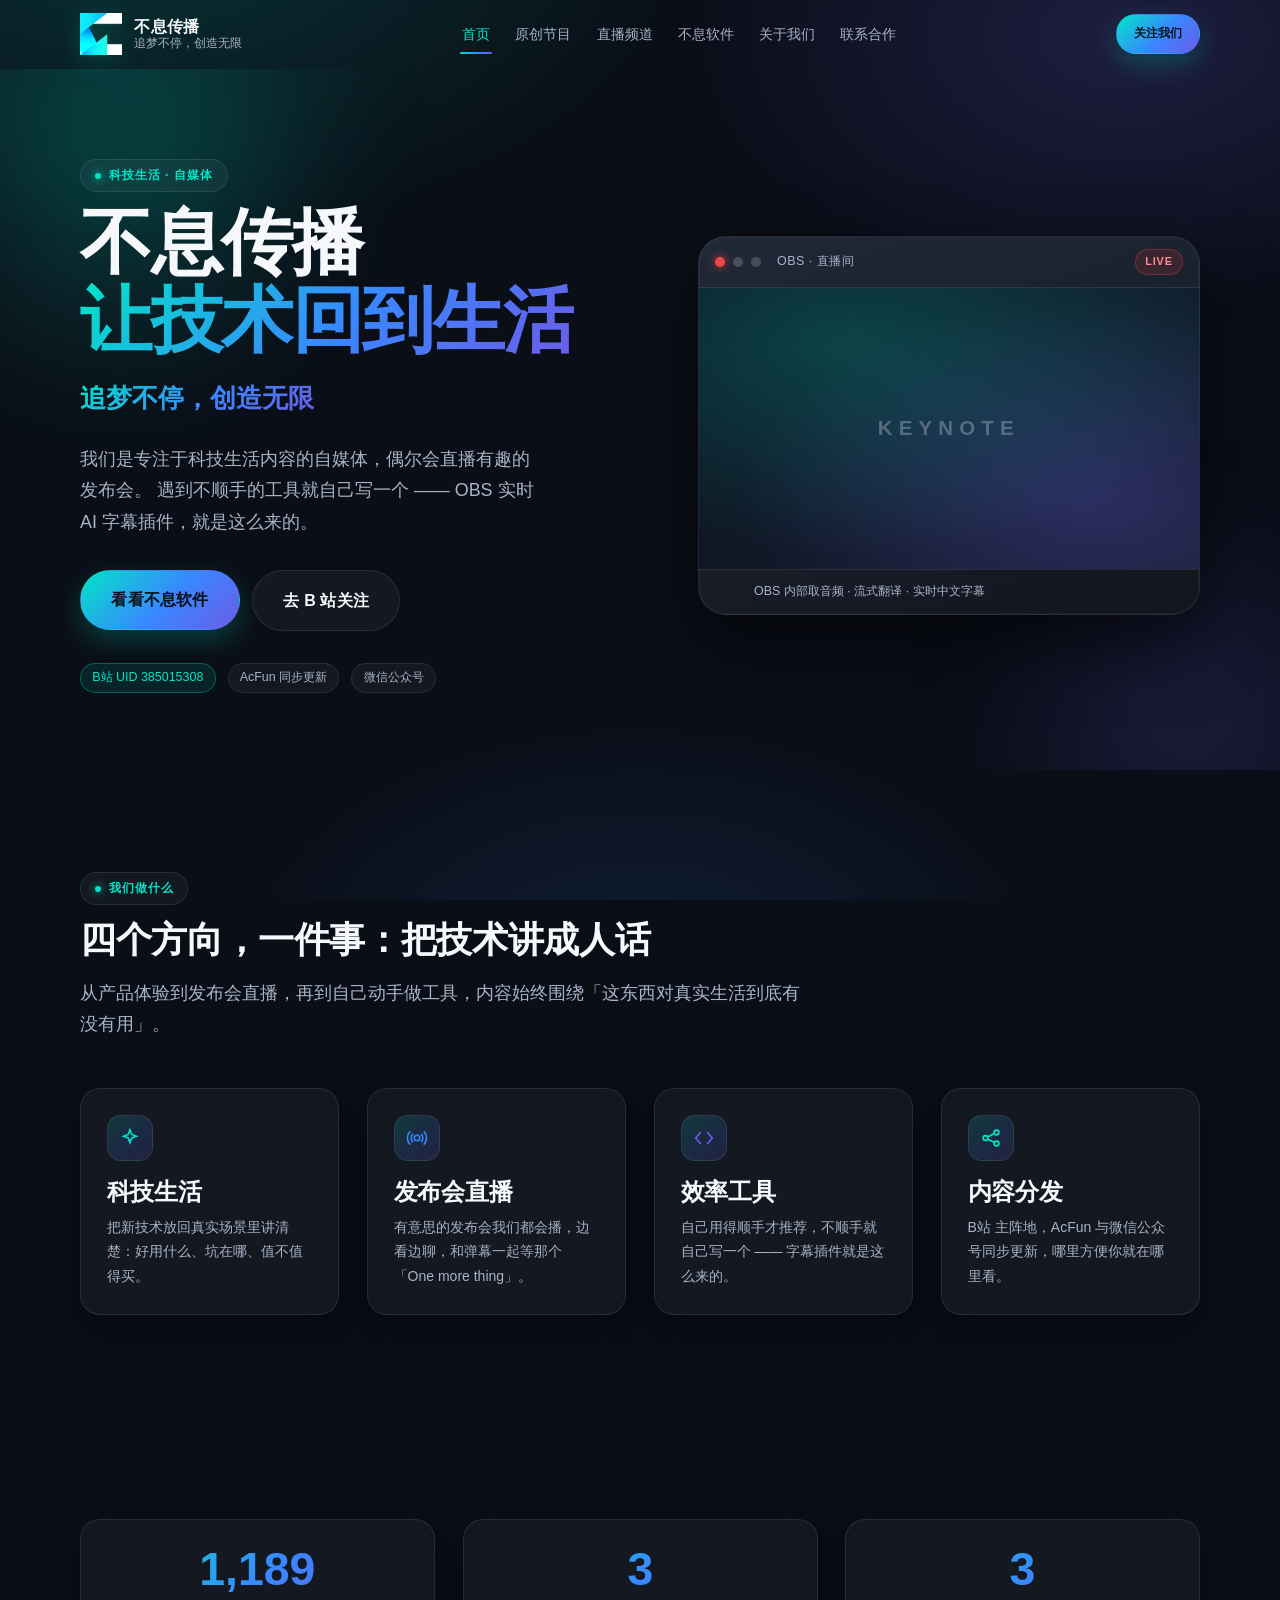
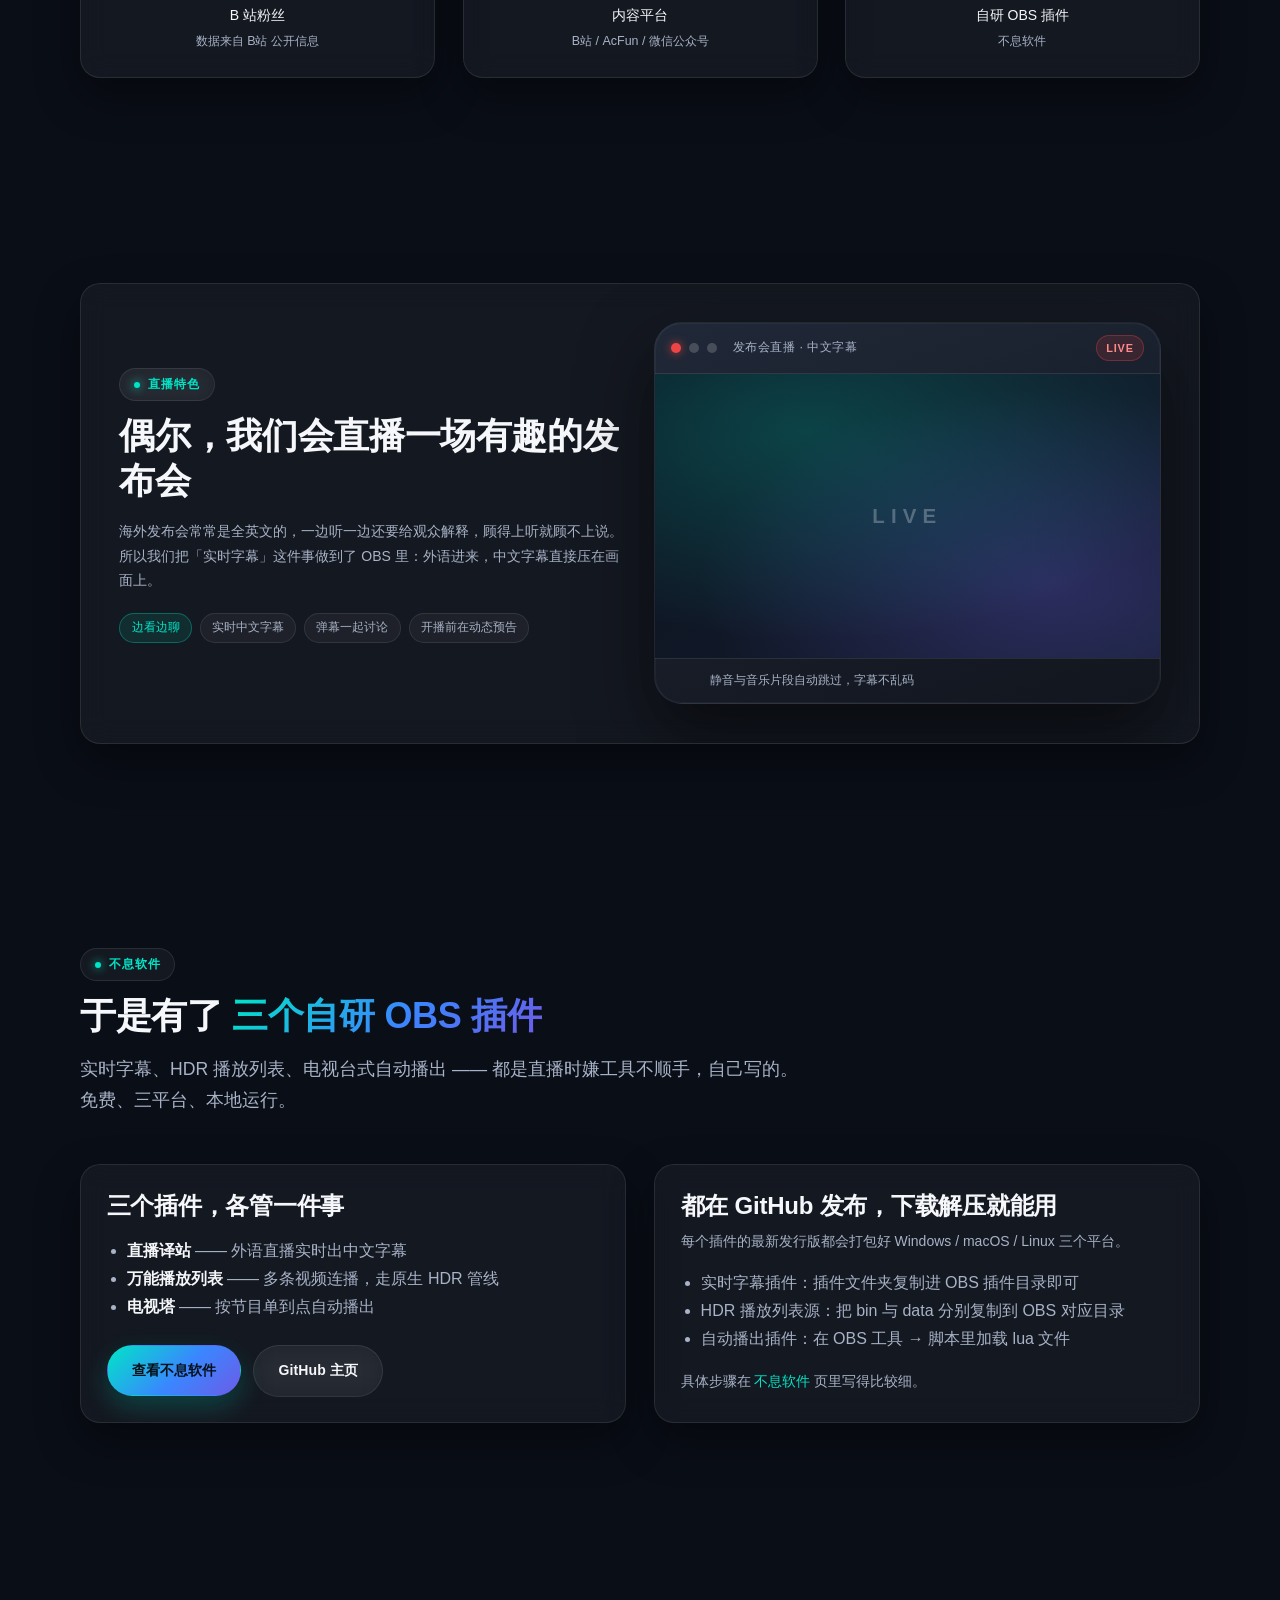
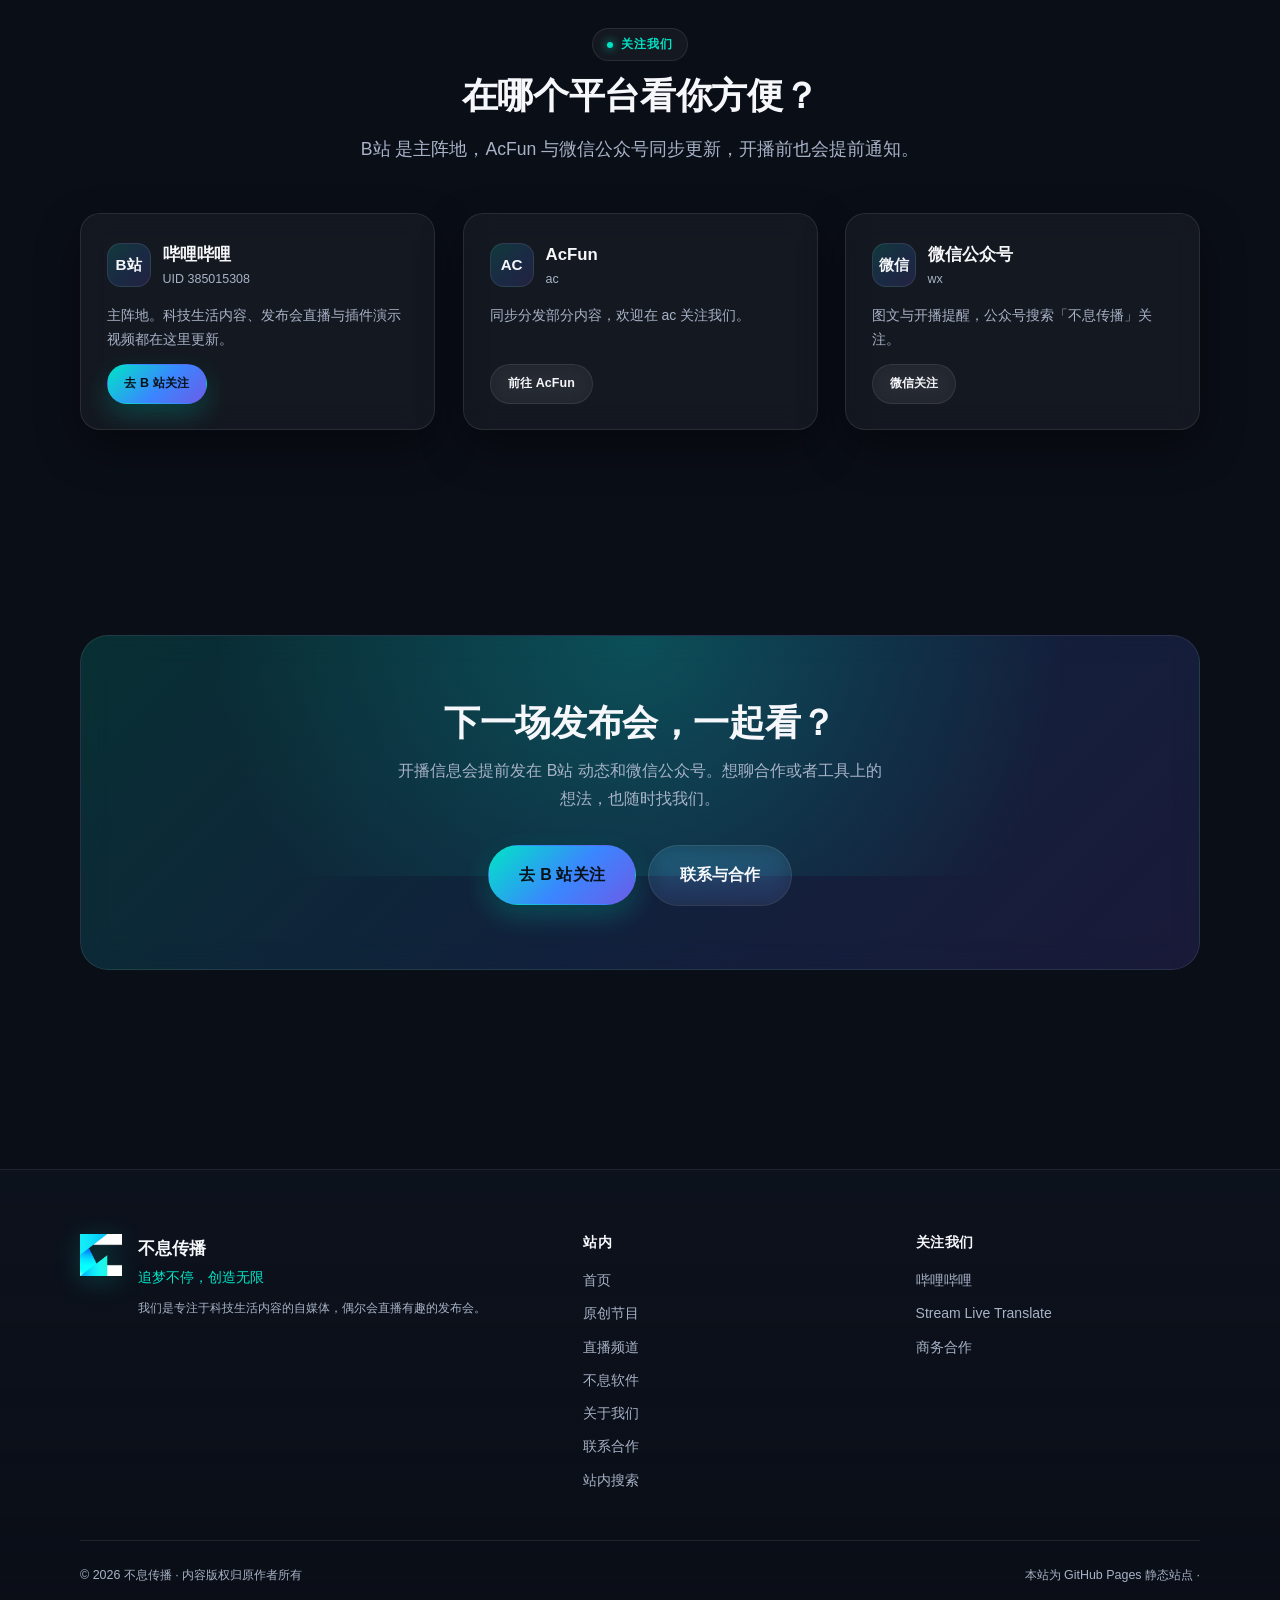
==== index.html @ cea78ce5 "台标去掉外框并放大；首页标题去掉多余的字" ====
<!DOCTYPE html>
<html lang="zh-CN">
  <head>
    <meta charset="UTF-8" />
    <meta name="viewport" content="width=device-width, initial-scale=1" />
    <title>不息传播 · 追梦不停，创造无限</title>
    <meta
      name="description"
      content="不息传播 —— 专注科技生活内容的自媒体，偶尔直播有趣的发布会。自研 OBS 实时 AI 字幕插件，让外语直播实时出中文字幕。"
    />
    <meta name="keywords" content="不息传播,科技生活,发布会直播,OBS 插件,实时字幕,AI 同传,自媒体" />
    <meta name="author" content="不息传播" />
    <link rel="icon" type="image/png" href="assets/img/favicon.png" />

    <!-- Open Graph -->
    <meta property="og:type" content="website" />
    <meta property="og:title" content="不息传播 · 追梦不停，创造无限" />
    <meta
      property="og:description"
      content="专注科技生活内容的自媒体，偶尔直播有趣的发布会。自研 OBS 实时 AI 字幕插件。"
    />
    <meta property="og:image" content="https://buxicim2026.github.io/buxicim/assets/img/logo.png" />
    <meta name="theme-color" content="#0A0E17" />

    <link rel="stylesheet" href="assets/css/base.css" />
    <link rel="stylesheet" href="assets/css/components.css" />
    <link rel="stylesheet" href="assets/css/pages.css" />
  </head>

  <body>
    <div data-include="header"></div>

    <main id="main">
      <!-- ============ Hero ============ -->
      <section class="hero">
        <span class="hero-blob b1" aria-hidden="true"></span>
        <span class="hero-blob b2" aria-hidden="true"></span>

        <div class="container hero-inner">
          <div class="hero-copy">
            <span class="eyebrow reveal">科技生活 · 自媒体</span>
            <h1 class="hero-title reveal" data-delay="1">
              不息传播<br /><span class="gradient-text">让技术回到生活</span>
            </h1>
            <p class="hero-slogan gradient-text reveal" data-delay="2">追梦不停，创造无限</p>
            <p class="hero-lead reveal" data-delay="3">
              我们是专注于科技生活内容的自媒体，偶尔会直播有趣的发布会。
              遇到不顺手的工具就自己写一个 —— OBS 实时 AI 字幕插件，就是这么来的。
            </p>
            <div class="btn-row reveal" data-delay="4">
              <a class="btn btn-primary btn-lg" href="software.html">看看不息软件</a>
              <a
                class="btn btn-ghost btn-lg"
                href="https://space.bilibili.com/385015308"
                target="_blank"
                rel="noopener"
                >去 B 站关注</a
              >
            </div>
            <div class="hero-meta reveal" data-delay="5">
              <span class="tag tag-accent">B站 UID 385015308</span>
              <span class="tag">AcFun 同步更新</span>
              <span class="tag">微信公众号</span>
            </div>
          </div>

          <!-- 直播字幕演示 -->
          <div class="hero-visual reveal" data-delay="2">
            <div class="live-mock">
              <div class="mock-topbar">
                <span class="mock-dot live"></span>
                <span class="mock-dot"></span>
                <span class="mock-dot"></span>
                <span class="mock-title">OBS · 直播间</span>
                <span class="mock-badge">LIVE</span>
              </div>

              <div class="mock-screen">
                <span class="mock-stage">Keynote</span>
                <div class="mock-captions">
                  <p class="mock-line is-foreign">And one more thing…</p>
                  <p class="mock-line">还有一件事……</p>
                  <p class="mock-line">这是我们迄今最快的一代产品</p>
                </div>
              </div>

              <div class="mock-foot">
                <span class="mock-eq" aria-hidden="true">
                  <span></span><span></span><span></span><span></span><span></span>
                </span>
                <span>OBS 内部取音频 · 流式翻译 · 实时中文字幕</span>
              </div>
            </div>
          </div>
        </div>
      </section>

      <!-- ============ 内容方向 ============ -->
      <section class="section" id="topics">
        <div class="container">
          <div class="section-head reveal">
            <span class="eyebrow">我们做什么</span>
            <h2>四个方向，一件事：把技术讲成人话</h2>
            <p class="section-lead">
              从产品体验到发布会直播，再到自己动手做工具，内容始终围绕「这东西对真实生活到底有没有用」。
            </p>
          </div>

          <div class="grid grid-4">
            <article class="card reveal" data-delay="1">
              <span class="card-icon" aria-hidden="true">
                <svg width="22" height="22" viewBox="0 0 24 24" fill="none" stroke="#00E5C7" stroke-width="1.8">
                  <path d="M12 3l1.9 5.1L19 10l-5.1 1.9L12 17l-1.9-5.1L5 10l5.1-1.9L12 3z" />
                </svg>
              </span>
              <h3>科技生活</h3>
              <p>把新技术放回真实场景里讲清楚：好用什么、坑在哪、值不值得买。</p>
            </article>

            <article class="card reveal" data-delay="2">
              <span class="card-icon" aria-hidden="true">
                <svg width="22" height="22" viewBox="0 0 24 24" fill="none" stroke="#3A86FF" stroke-width="1.8">
                  <circle cx="12" cy="12" r="3" />
                  <path d="M7.5 7.5a6.4 6.4 0 000 9M16.5 16.5a6.4 6.4 0 000-9M4.6 4.6a10.5 10.5 0 000 14.8M19.4 19.4a10.5 10.5 0 000-14.8" />
                </svg>
              </span>
              <h3>发布会直播</h3>
              <p>有意思的发布会我们都会播，边看边聊，和弹幕一起等那个「One more thing」。</p>
            </article>

            <article class="card reveal" data-delay="3">
              <span class="card-icon" aria-hidden="true">
                <svg width="22" height="22" viewBox="0 0 24 24" fill="none" stroke="#6C5CE7" stroke-width="1.8">
                  <path d="M8 6l-5 6 5 6M16 6l5 6-5 6" stroke-linecap="round" stroke-linejoin="round" />
                </svg>
              </span>
              <h3>效率工具</h3>
              <p>自己用得顺手才推荐，不顺手就自己写一个 —— 字幕插件就是这么来的。</p>
            </article>

            <article class="card reveal" data-delay="4">
              <span class="card-icon" aria-hidden="true">
                <svg width="22" height="22" viewBox="0 0 24 24" fill="none" stroke="#00E5C7" stroke-width="1.8">
                  <circle cx="6" cy="12" r="2.6" />
                  <circle cx="18" cy="6" r="2.6" />
                  <circle cx="18" cy="18" r="2.6" />
                  <path d="M8.3 10.8l7.4-3.6M8.3 13.2l7.4 3.6" />
                </svg>
              </span>
              <h3>内容分发</h3>
              <p>B站 主阵地，AcFun 与微信公众号同步更新，哪里方便你就在哪里看。</p>
            </article>
          </div>
        </div>
      </section>

      <!-- ============ 数据条 ============ -->
      <section class="section" id="stats">
        <div class="container">
          <div class="grid grid-3">
            <div class="card stat-card reveal" data-delay="1">
              <span class="stat-value" data-count="1189">0</span>
              <span class="stat-label">B 站粉丝</span>
              <span class="stat-source">数据来自 B站 公开信息</span>
            </div>
            <div class="card stat-card reveal" data-delay="2">
              <span class="stat-value" data-count="3">0</span>
              <span class="stat-label">内容平台</span>
              <span class="stat-source">B站 / AcFun / 微信公众号</span>
            </div>
            <div class="card stat-card reveal" data-delay="3">
              <span class="stat-value" data-count="3">0</span>
              <span class="stat-label">自研 OBS 插件</span>
              <span class="stat-source">不息软件</span>
            </div>
          </div>
        </div>
      </section>

      <!-- ============ 发布会直播特色 ============ -->
      <section class="section" id="live">
        <div class="container">
          <div class="card reveal" style="padding: clamp(1.5rem, 3vw, 2.5rem)">
            <div class="grid grid-2" style="align-items: center">
              <div>
                <span class="eyebrow">直播特色</span>
                <h2>偶尔，我们会直播一场有趣的发布会</h2>
                <p>
                  海外发布会常常是全英文的，一边听一边还要给观众解释，顾得上听就顾不上说。
                  所以我们把「实时字幕」这件事做到了 OBS 里：外语进来，中文字幕直接压在画面上。
                </p>
                <ul class="tag-row" style="list-style: none; padding: 0; margin-top: 1.25rem">
                  <li class="tag tag-accent">边看边聊</li>
                  <li class="tag">实时中文字幕</li>
                  <li class="tag">弹幕一起讨论</li>
                  <li class="tag">开播前在动态预告</li>
                </ul>
              </div>

              <div class="live-mock">
                <div class="mock-topbar">
                  <span class="mock-dot live"></span>
                  <span class="mock-dot"></span>
                  <span class="mock-dot"></span>
                  <span class="mock-title">发布会直播 · 中文字幕</span>
                  <span class="mock-badge">LIVE</span>
                </div>
                <div class="mock-screen">
                  <span class="mock-stage">Live</span>
                  <div class="mock-captions">
                    <p class="mock-line is-foreign">It's been an incredible year for all of us.</p>
                    <p class="mock-line">对我们所有人来说，这是不可思议的一年</p>
                    <p class="mock-line">感谢每一位在屏幕前的你</p>
                  </div>
                </div>
                <div class="mock-foot">
                  <span class="mock-eq" aria-hidden="true">
                    <span></span><span></span><span></span><span></span><span></span>
                  </span>
                  <span>静音与音乐片段自动跳过，字幕不乱码</span>
                </div>
              </div>
            </div>
          </div>
        </div>
      </section>

      <!-- ============ 自研插件 ============ -->
      <section class="section" id="plugin">
        <div class="container">
          <div class="section-head reveal">
            <span class="eyebrow">不息软件</span>
            <h2>于是有了 <span class="gradient-text">三个自研 OBS 插件</span></h2>
            <p class="section-lead">
              实时字幕、HDR 播放列表、电视台式自动播出 —— 都是直播时嫌工具不顺手，自己写的。
              免费、三平台、本地运行。
            </p>
          </div>

          <div class="grid grid-2">
            <div class="card reveal" data-delay="1">
              <h3>三个插件，各管一件事</h3>
              <ul style="margin-top: 1rem">
                <li>
                  <strong style="color: var(--text-1)">直播译站</strong> —— 外语直播实时出中文字幕
                </li>
                <li>
                  <strong style="color: var(--text-1)">万能播放列表</strong> —— 多条视频连播，走原生 HDR 管线
                </li>
                <li>
                  <strong style="color: var(--text-1)">电视塔</strong> —— 按节目单到点自动播出
                </li>
              </ul>
              <div class="btn-row" style="margin-top: 1.5rem">
                <a class="btn btn-primary" href="software.html">查看不息软件</a>
                <a
                  class="btn btn-ghost"
                  href="https://github.com/buxicim2026"
                  target="_blank"
                  rel="noopener"
                  >GitHub 主页</a
                >
              </div>
            </div>

            <div class="card reveal" data-delay="2">
              <h3>都在 GitHub 发布，下载解压就能用</h3>
              <p>每个插件的最新发行版都会打包好 Windows / macOS / Linux 三个平台。</p>
              <ul style="margin-top: 1rem">
                <li>实时字幕插件：插件文件夹复制进 OBS 插件目录即可</li>
                <li>HDR 播放列表源：把 bin 与 data 分别复制到 OBS 对应目录</li>
                <li>自动播出插件：在 OBS 工具 → 脚本里加载 lua 文件</li>
              </ul>
              <p style="margin-top: 1rem; font-size: 0.875rem">
                具体步骤在 <a href="software.html">不息软件</a> 页里写得比较细。
              </p>
            </div>
          </div>
        </div>
      </section>

      <!-- ============ 平台矩阵 ============ -->
      <section class="section" id="platforms">
        <div class="container">
          <div class="section-head center reveal">
            <span class="eyebrow">关注我们</span>
            <h2>在哪个平台看你方便？</h2>
            <p class="section-lead">B站 是主阵地，AcFun 与微信公众号同步更新，开播前也会提前通知。</p>
          </div>

          <div class="grid grid-3">
            <a class="card platform-card reveal" data-delay="1" data-platform="bilibili" href="https://space.bilibili.com/385015308">
              <div class="platform-head">
                <span class="platform-logo">B站</span>
                <div>
                  <div class="platform-name">哔哩哔哩</div>
                  <div class="platform-handle">UID 385015308</div>
                </div>
              </div>
              <p>主阵地。科技生活内容、发布会直播与插件演示视频都在这里更新。</p>
              <span class="btn btn-primary btn-sm">去 B 站关注</span>
            </a>

            <a class="card platform-card reveal" data-delay="2" data-platform="acfun" href="contact.html">
              <div class="platform-head">
                <span class="platform-logo">AC</span>
                <div>
                  <div class="platform-name">AcFun</div>
                  <div class="platform-handle">ac</div>
                </div>
              </div>
              <p>同步分发部分内容，欢迎在 ac 关注我们。</p>
              <span class="btn btn-ghost btn-sm">前往 AcFun</span>
            </a>

            <a class="card platform-card reveal" data-delay="3" data-platform="wechat" href="contact.html">
              <div class="platform-head">
                <span class="platform-logo">微信</span>
                <div>
                  <div class="platform-name">微信公众号</div>
                  <div class="platform-handle">wx</div>
                </div>
              </div>
              <p>图文与开播提醒，公众号搜索「不息传播」关注。</p>
              <span class="btn btn-ghost btn-sm">微信关注</span>
            </a>
          </div>
        </div>
      </section>

      <!-- ============ CTA ============ -->
      <section class="section">
        <div class="container">
          <div class="cta-band reveal">
            <h2>下一场发布会，一起看？</h2>
            <p>开播信息会提前发在 B站 动态和微信公众号。想聊合作或者工具上的想法，也随时找我们。</p>
            <div class="btn-row">
              <a class="btn btn-primary btn-lg" href="https://space.bilibili.com/385015308" target="_blank" rel="noopener">去 B 站关注</a>
              <a class="btn btn-ghost btn-lg" href="contact.html">联系与合作</a>
            </div>
          </div>
        </div>
      </section>
    </main>

    <div data-include="footer"></div>

    <script type="module" src="assets/js/layout.js"></script>
    <script src="assets/js/motion.js"></script>
  </body>
</html>
---- assets/css/base.css ----
/* ==========================================================
   base.css —— 设计令牌 / 重置 / 排版 / 容器 / 工具类
   不息传播官网（纯手写，无框架）
   ========================================================== */

/* ---------- 设计令牌 ---------- */
:root {
  /* 品牌主色 */
  --c-primary: #00e5c7;
  --c-primary-2: #6c5ce7;
  --c-primary-3: #3a86ff;
  --c-gradient: linear-gradient(135deg, var(--c-primary) 0%, var(--c-primary-3) 55%, var(--c-primary-2) 100%);
  --c-gradient-soft: linear-gradient(135deg, rgba(0, 229, 199, 0.16) 0%, rgba(58, 134, 255, 0.16) 55%, rgba(108, 92, 231, 0.16) 100%);

  /* 背景层次 */
  --bg-0: #0a0e17;
  --bg-1: #121826;
  --bg-2: #1a2333;

  /* 文字 */
  --text-1: #f5f7fa;
  --text-2: #a8b3c7;

  /* 功能色 */
  --ok: #22c55e;
  --warn: #f59e0b;
  --danger: #ef4444;

  /* 玻璃拟态 */
  --glass-bg: rgba(255, 255, 255, 0.045);
  --glass-bg-strong: rgba(255, 255, 255, 0.075);
  --glass-border: rgba(255, 255, 255, 0.09);
  --glass-border-hover: rgba(0, 229, 199, 0.42);
  --glass-shadow: 0 18px 44px rgba(0, 0, 0, 0.42);

  /* 间距 */
  --sp-1: 0.25rem;
  --sp-2: 0.5rem;
  --sp-3: 0.75rem;
  --sp-4: 1rem;
  --sp-5: 1.5rem;
  --sp-6: 2rem;
  --sp-7: 3rem;
  --sp-8: 4rem;
  --sp-9: 6rem;

  /* 圆角 */
  --r-sm: 8px;
  --r-md: 14px;
  --r-lg: 20px;
  --r-xl: 28px;
  --r-pill: 999px;

  /* 字体 */
  --font-sans: 'PingFang SC', 'HarmonyOS Sans SC', 'Microsoft YaHei', -apple-system,
    BlinkMacSystemFont, 'Segoe UI', Roboto, 'Helvetica Neue', Arial, sans-serif;
  --font-mono: 'JetBrains Mono', 'SFMono-Regular', Menlo, Consolas, monospace;

  /* 字号（流体） */
  --fs-display: clamp(2.5rem, 1.6rem + 4.4vw, 4.5rem);
  --fs-h1: clamp(2rem, 1.4rem + 2.9vw, 3rem);
  --fs-h2: clamp(1.6rem, 1.2rem + 1.8vw, 2.25rem);
  --fs-h3: clamp(1.15rem, 1rem + 0.7vw, 1.5rem);
  --fs-body: 1rem;
  --fs-sm: 0.875rem;
  --fs-xs: 0.78rem;

  /* 层级 */
  --z-blob: 0;
  --z-content: 1;
  --z-nav: 50;
  --z-drawer: 60;
  --z-top: 70;

  /* 动效 */
  --ease: cubic-bezier(0.22, 0.61, 0.36, 1);
  --dur: 0.32s;

  /* 容器 */
  --container: 1200px;
  --nav-h: 68px;
}

/* ---------- 重置 ---------- */
*,
*::before,
*::after {
  box-sizing: border-box;
}

html {
  scroll-behavior: smooth;
  -webkit-text-size-adjust: 100%;
  scroll-padding-top: calc(var(--nav-h) + 16px);
}

body {
  margin: 0;
  min-height: 100vh;
  font-family: var(--font-sans);
  font-size: var(--fs-body);
  font-weight: 400;
  line-height: 1.75;
  color: var(--text-1);
  background: var(--bg-0);
  -webkit-font-smoothing: antialiased;
  -moz-osx-font-smoothing: grayscale;
  overflow-x: hidden;
}

h1,
h2,
h3,
h4 {
  margin: 0 0 var(--sp-4);
  font-weight: 700;
  line-height: 1.25;
  letter-spacing: -0.01em;
}

h1 {
  font-size: var(--fs-h1);
}
h2 {
  font-size: var(--fs-h2);
}
h3 {
  font-size: var(--fs-h3);
  font-weight: 600;
}

p {
  margin: 0 0 var(--sp-4);
  color: var(--text-2);
}

p:last-child {
  margin-bottom: 0;
}

a {
  color: var(--c-primary);
  text-decoration: none;
  transition: color var(--dur) var(--ease);
}

a:hover {
  color: var(--c-primary-3);
}

img,
video,
iframe {
  max-width: 100%;
  display: block;
}

img {
  height: auto;
}

ul,
ol {
  margin: 0 0 var(--sp-4);
  padding-left: 1.25rem;
  color: var(--text-2);
}

button,
input,
textarea,
select {
  font: inherit;
  color: inherit;
}

button {
  cursor: pointer;
}

hr {
  border: 0;
  border-top: 1px solid var(--glass-border);
  margin: var(--sp-7) 0;
}

/* ---------- 焦点可见性（无障碍） ---------- */
:focus-visible {
  outline: 2px solid var(--c-primary);
  outline-offset: 3px;
  border-radius: var(--r-sm);
}

/* ---------- 页面底噪与光晕 ---------- */
body::before {
  content: '';
  position: fixed;
  inset: 0;
  z-index: -2;
  pointer-events: none;
  background:
    radial-gradient(900px 520px at 12% -8%, rgba(0, 229, 199, 0.16), transparent 62%),
    radial-gradient(760px 480px at 88% 4%, rgba(108, 92, 231, 0.2), transparent 60%),
    radial-gradient(680px 420px at 50% 108%, rgba(58, 134, 255, 0.14), transparent 62%);
}

body::after {
  content: '';
  position: fixed;
  inset: 0;
  z-index: -1;
  pointer-events: none;
  opacity: 0.35;
  background-image:
    linear-gradient(rgba(255, 255, 255, 0.028) 1px, transparent 1px),
    linear-gradient(90deg, rgba(255, 255, 255, 0.028) 1px, transparent 1px);
  background-size: 56px 56px;
  mask-image: radial-gradient(circle at 50% 30%, #000 0%, transparent 78%);
  -webkit-mask-image: radial-gradient(circle at 50% 30%, #000 0%, transparent 78%);
}

/* ---------- 容器与栅格 ---------- */
.container {
  width: 100%;
  max-width: var(--container);
  margin-inline: auto;
  padding-inline: clamp(1rem, 4vw, 2.5rem);
}

.container-narrow {
  max-width: 860px;
}

.grid {
  display: grid;
  gap: clamp(1rem, 2.2vw, 1.75rem);
}

.grid-2 {
  grid-template-columns: repeat(2, minmax(0, 1fr));
}
.grid-3 {
  grid-template-columns: repeat(3, minmax(0, 1fr));
}
.grid-4 {
  grid-template-columns: repeat(4, minmax(0, 1fr));
}

/* ---------- 区块 ---------- */
.section {
  position: relative;
  padding-block: clamp(3.5rem, 8vw, 6.5rem);
}

.section-head {
  max-width: 720px;
  margin-bottom: clamp(2rem, 4vw, 3rem);
}

.section-head.center {
  margin-inline: auto;
  text-align: center;
}

.eyebrow {
  display: inline-flex;
  align-items: center;
  gap: var(--sp-2);
  margin-bottom: var(--sp-3);
  padding: 0.3rem 0.85rem;
  border: 1px solid var(--glass-border);
  border-radius: var(--r-pill);
  background: var(--glass-bg);
  color: var(--c-primary);
  font-size: var(--fs-xs);
  font-weight: 600;
  letter-spacing: 0.08em;
  text-transform: uppercase;
  backdrop-filter: blur(10px);
}

.eyebrow::before {
  content: '';
  width: 6px;
  height: 6px;
  border-radius: 50%;
  background: var(--c-primary);
  box-shadow: 0 0 10px var(--c-primary);
}

.section-lead {
  font-size: clamp(1rem, 0.95rem + 0.3vw, 1.1rem);
}

/* ---------- 文本工具 ---------- */
.gradient-text {
  background: var(--c-gradient);
  -webkit-background-clip: text;
  background-clip: text;
  color: transparent;
}

.text-muted {
  color: var(--text-2);
}

.text-sm {
  font-size: var(--fs-sm);
}

.mono {
  font-family: var(--font-mono);
  font-size: 0.92em;
}

.sr-only {
  position: absolute;
  width: 1px;
  height: 1px;
  padding: 0;
  margin: -1px;
  overflow: hidden;
  clip: rect(0, 0, 0, 0);
  white-space: nowrap;
  border: 0;
}

/* ---------- 入场动效（由 motion.js 触发） ---------- */
.reveal {
  opacity: 0;
  transform: translate3d(0, 16px, 0);
  transition: opacity 0.62s var(--ease), transform 0.62s var(--ease);
  will-change: opacity, transform;
}

.reveal.is-in {
  opacity: 1;
  transform: none;
}

/* 逐级延迟 */
.reveal[data-delay='1'] {
  transition-delay: 0.08s;
}
.reveal[data-delay='2'] {
  transition-delay: 0.16s;
}
.reveal[data-delay='3'] {
  transition-delay: 0.24s;
}
.reveal[data-delay='4'] {
  transition-delay: 0.32s;
}
.reveal[data-delay='5'] {
  transition-delay: 0.4s;
}

/* ---------- 响应式 ---------- */
@media (max-width: 900px) {
  .grid-3,
  .grid-4 {
    grid-template-columns: repeat(2, minmax(0, 1fr));
  }
}

@media (max-width: 640px) {
  .grid-2,
  .grid-3,
  .grid-4 {
    grid-template-columns: minmax(0, 1fr);
  }
}

/* ---------- 降低动效偏好 ---------- */
@media (prefers-reduced-motion: reduce) {
  html {
    scroll-behavior: auto;
  }

  *,
  *::before,
  *::after {
    animation-duration: 0.001ms !important;
    animation-iteration-count: 1 !important;
    transition-duration: 0.001ms !important;
  }

  .reveal {
    opacity: 1;
    transform: none;
  }
}
---- assets/css/components.css ----
/* ==========================================================
   components.css —— 全站复用组件
   按钮 / 卡片 / 标签 / 导航 / 页脚 / 徽标 / 折叠面板 / 表单
   ========================================================== */

/* ---------- 按钮 ---------- */
.btn {
  display: inline-flex;
  align-items: center;
  justify-content: center;
  gap: var(--sp-2);
  padding: 0.78rem 1.5rem;
  border: 1px solid transparent;
  border-radius: var(--r-pill);
  font-size: var(--fs-sm);
  font-weight: 600;
  letter-spacing: 0.01em;
  white-space: nowrap;
  cursor: pointer;
  transition: transform 0.18s var(--ease), box-shadow 0.24s var(--ease),
    background-color 0.24s var(--ease), border-color 0.24s var(--ease), color 0.24s var(--ease);
}

.btn:active {
  transform: scale(0.97);
}

.btn-sm {
  padding: 0.5rem 1.05rem;
  font-size: var(--fs-xs);
}

.btn-lg {
  padding: 0.95rem 1.9rem;
  font-size: 1rem;
}

.btn-primary {
  color: #06121a;
  background: var(--c-gradient);
  box-shadow: 0 10px 26px rgba(0, 229, 199, 0.24), 0 2px 8px rgba(0, 0, 0, 0.3);
}

.btn-primary:hover {
  color: #06121a;
  box-shadow: 0 14px 34px rgba(0, 229, 199, 0.36), 0 2px 10px rgba(0, 0, 0, 0.34);
  transform: translateY(-2px);
}

.btn-ghost {
  color: var(--text-1);
  background: var(--glass-bg);
  border-color: var(--glass-border);
  backdrop-filter: blur(12px);
}

.btn-ghost:hover {
  color: var(--text-1);
  background: var(--glass-bg-strong);
  border-color: var(--glass-border-hover);
  transform: translateY(-2px);
}

.btn.is-disabled {
  opacity: 0.55;
  cursor: not-allowed;
}

.btn-row {
  display: flex;
  flex-wrap: wrap;
  gap: var(--sp-3);
}

/* ---------- 卡片（玻璃拟态） ---------- */
.card {
  position: relative;
  padding: clamp(1.25rem, 2vw, 1.75rem);
  border: 1px solid var(--glass-border);
  border-radius: var(--r-lg);
  background: var(--glass-bg);
  backdrop-filter: blur(14px);
  box-shadow: var(--glass-shadow);
  overflow: hidden;
  transition: transform 0.3s var(--ease), border-color 0.3s var(--ease),
    background-color 0.3s var(--ease), box-shadow 0.3s var(--ease);
}

/* 顶部渐变描边，hover 时点亮 */
.card::before {
  content: '';
  position: absolute;
  inset: 0;
  border-radius: inherit;
  padding: 1px;
  background: var(--c-gradient);
  opacity: 0;
  -webkit-mask: linear-gradient(#000 0 0) content-box, linear-gradient(#000 0 0);
  mask: linear-gradient(#000 0 0) content-box, linear-gradient(#000 0 0);
  -webkit-mask-composite: xor;
  mask-composite: exclude;
  transition: opacity 0.3s var(--ease);
  pointer-events: none;
}

.card:hover {
  transform: translateY(-6px);
  background: var(--glass-bg-strong);
  box-shadow: 0 24px 54px rgba(0, 0, 0, 0.5);
}

.card:hover::before {
  opacity: 0.85;
}

.card h3 {
  margin-bottom: var(--sp-2);
}

.card p {
  margin-bottom: 0;
  font-size: var(--fs-sm);
}

/* 卡片内图标 */
.card-icon {
  display: inline-flex;
  align-items: center;
  justify-content: center;
  width: 46px;
  height: 46px;
  margin-bottom: var(--sp-4);
  border: 1px solid var(--glass-border);
  border-radius: var(--r-md);
  background: var(--c-gradient-soft);
  font-size: 1.3rem;
  line-height: 1;
}

/* ---------- 标签 / 徽标 ---------- */
.tag {
  display: inline-flex;
  align-items: center;
  gap: 0.35rem;
  padding: 0.25rem 0.7rem;
  border: 1px solid var(--glass-border);
  border-radius: var(--r-pill);
  background: var(--glass-bg);
  color: var(--text-2);
  font-size: var(--fs-xs);
  font-weight: 500;
  line-height: 1.6;
}

.tag-accent {
  color: var(--c-primary);
  border-color: rgba(0, 229, 199, 0.32);
  background: rgba(0, 229, 199, 0.1);
}

.tag-warn {
  color: var(--warn);
  border-color: rgba(245, 158, 11, 0.32);
  background: rgba(245, 158, 11, 0.1);
}

.tag-row {
  display: flex;
  flex-wrap: wrap;
  gap: var(--sp-2);
}

/* ---------- 顶部导航 ---------- */
.site-nav {
  position: sticky;
  top: 0;
  z-index: var(--z-nav);
  border-bottom: 1px solid transparent;
  transition: background-color 0.3s var(--ease), border-color 0.3s var(--ease),
    backdrop-filter 0.3s var(--ease);
}

.site-nav.is-scrolled {
  background: rgba(10, 14, 23, 0.82);
  border-bottom-color: var(--glass-border);
  backdrop-filter: blur(16px);
}

.nav-inner {
  display: flex;
  align-items: center;
  justify-content: space-between;
  gap: var(--sp-4);
  min-height: var(--nav-h);
}

.brand {
  display: inline-flex;
  align-items: center;
  gap: var(--sp-3);
  color: var(--text-1);
}

.brand:hover {
  color: var(--text-1);
}

.brand-mark {
  display: inline-flex;
  align-items: center;
  justify-content: center;
  /* 无外框：只显示台标图形本身 */
  width: auto;
  height: 42px;
  padding: 0;
  border: 0;
  background: none;
  box-shadow: none;
  overflow: visible;
}

.brand-mark img {
  width: auto;
  height: 100%;
  max-width: none;
  object-fit: contain;
  border-radius: 0;
  filter: drop-shadow(0 4px 12px rgba(0, 229, 199, 0.22));
}

.brand-text {
  display: flex;
  flex-direction: column;
  line-height: 1.25;
}

.brand-text strong {
  font-size: 1.02rem;
  font-weight: 700;
  letter-spacing: 0.02em;
}

.brand-text em {
  font-style: normal;
  font-size: var(--fs-xs);
  color: var(--text-2);
}

.nav-links {
  display: flex;
  align-items: center;
  gap: clamp(0.5rem, 1.6vw, 1.5rem);
}

.nav-links a {
  position: relative;
  padding: 0.35rem 0.15rem;
  color: var(--text-2);
  font-size: var(--fs-sm);
  font-weight: 500;
}

.nav-links a::after {
  content: '';
  position: absolute;
  left: 0;
  right: 100%;
  bottom: -2px;
  height: 2px;
  border-radius: 2px;
  background: var(--c-gradient);
  transition: right 0.28s var(--ease);
}

.nav-links a:hover {
  color: var(--text-1);
}

.nav-links a:hover::after,
.nav-links a.is-active::after {
  right: 0;
}

.nav-links a.is-active {
  color: var(--c-primary);
}

.nav-links-cta {
  display: none;
}

.nav-actions {
  display: flex;
  align-items: center;
  gap: var(--sp-3);
}

.nav-toggle {
  display: none;
  flex-direction: column;
  justify-content: center;
  gap: 5px;
  width: 42px;
  height: 42px;
  padding: 0;
  border: 1px solid var(--glass-border);
  border-radius: var(--r-sm);
  background: var(--glass-bg);
}

.nav-toggle span {
  display: block;
  width: 18px;
  height: 2px;
  margin-inline: auto;
  border-radius: 2px;
  background: var(--text-1);
  transition: transform 0.26s var(--ease), opacity 0.2s var(--ease);
}

.nav-toggle.is-open span:nth-child(1) {
  transform: translateY(7px) rotate(45deg);
}
.nav-toggle.is-open span:nth-child(2) {
  opacity: 0;
}
.nav-toggle.is-open span:nth-child(3) {
  transform: translateY(-7px) rotate(-45deg);
}

/* ---------- 页脚 ---------- */
.site-footer {
  position: relative;
  margin-top: var(--sp-9);
  padding-block: var(--sp-8) var(--sp-6);
  border-top: 1px solid var(--glass-border);
  background: linear-gradient(180deg, rgba(18, 24, 38, 0.4) 0%, rgba(10, 14, 23, 0.9) 100%);
}

.footer-top {
  display: grid;
  grid-template-columns: minmax(0, 1.6fr) repeat(2, minmax(0, 1fr));
  gap: clamp(1.5rem, 4vw, 3rem);
}

.footer-brand {
  display: flex;
  gap: var(--sp-4);
  max-width: 420px;
}

.footer-name {
  display: block;
  font-size: 1.05rem;
  font-weight: 700;
}

.footer-slogan {
  margin: 0.15rem 0 var(--sp-2);
  color: var(--c-primary);
  font-size: var(--fs-sm);
}

.footer-intro {
  margin: 0;
  font-size: var(--fs-xs);
  line-height: 1.7;
}

.footer-col {
  display: flex;
  flex-direction: column;
  gap: 0.55rem;
}

.footer-col h4 {
  margin: 0 0 var(--sp-2);
  font-size: var(--fs-sm);
  font-weight: 600;
  color: var(--text-1);
  letter-spacing: 0.04em;
}

.footer-col a {
  color: var(--text-2);
  font-size: var(--fs-sm);
  width: fit-content;
}

.footer-col a:hover {
  color: var(--c-primary);
}

.footer-bottom {
  display: flex;
  flex-wrap: wrap;
  align-items: center;
  justify-content: space-between;
  gap: var(--sp-3);
  margin-top: var(--sp-7);
  padding-top: var(--sp-5);
  border-top: 1px solid var(--glass-border);
  font-size: var(--fs-xs);
  color: var(--text-2);
}

.footer-bottom p {
  margin: 0;
  font-size: var(--fs-xs);
}

/* ---------- 返回顶部 ---------- */
.back-to-top {
  position: fixed;
  right: clamp(1rem, 3vw, 2rem);
  bottom: clamp(1rem, 3vw, 2rem);
  z-index: var(--z-top);
  width: 46px;
  height: 46px;
  display: grid;
  place-items: center;
  border: 1px solid var(--glass-border);
  border-radius: 50%;
  background: rgba(18, 24, 38, 0.9);
  color: var(--text-1);
  font-size: 1.1rem;
  backdrop-filter: blur(12px);
  box-shadow: var(--glass-shadow);
  opacity: 0;
  transform: translateY(12px) scale(0.9);
  pointer-events: none;
  transition: opacity 0.28s var(--ease), transform 0.28s var(--ease),
    border-color 0.28s var(--ease), color 0.28s var(--ease);
}

.back-to-top.is-visible {
  opacity: 1;
  transform: none;
  pointer-events: auto;
}

.back-to-top:hover {
  color: var(--c-primary);
  border-color: var(--glass-border-hover);
}

/* ---------- 折叠面板（FAQ） ---------- */
.accordion {
  display: flex;
  flex-direction: column;
  gap: var(--sp-3);
}

.accordion-item {
  border: 1px solid var(--glass-border);
  border-radius: var(--r-md);
  background: var(--glass-bg);
  overflow: hidden;
  transition: border-color 0.24s var(--ease), background-color 0.24s var(--ease);
}

.accordion-item.is-open {
  border-color: var(--glass-border-hover);
  background: var(--glass-bg-strong);
}

.accordion-q {
  display: flex;
  align-items: center;
  justify-content: space-between;
  gap: var(--sp-4);
  width: 100%;
  padding: 1rem 1.25rem;
  border: 0;
  background: transparent;
  color: var(--text-1);
  font-size: 1rem;
  font-weight: 600;
  text-align: left;
}

.accordion-q:hover {
  color: var(--c-primary);
}

.accordion-icon {
  flex: none;
  width: 22px;
  height: 22px;
  display: grid;
  place-items: center;
  border-radius: 50%;
  border: 1px solid var(--glass-border);
  color: var(--c-primary);
  font-size: 1rem;
  line-height: 1;
  transition: transform 0.28s var(--ease);
}

.accordion-item.is-open .accordion-icon {
  transform: rotate(45deg);
}

.accordion-a {
  display: grid;
  grid-template-rows: 0fr;
  transition: grid-template-rows 0.32s var(--ease);
}

.accordion-item.is-open .accordion-a {
  grid-template-rows: 1fr;
}

.accordion-a > div {
  overflow: hidden;
}

.accordion-a p {
  padding: 0 1.25rem 1.1rem;
  margin: 0;
  font-size: var(--fs-sm);
}

/* ---------- 表单 ---------- */
.form-grid {
  display: grid;
  grid-template-columns: repeat(2, minmax(0, 1fr));
  gap: var(--sp-4);
}

.field {
  display: flex;
  flex-direction: column;
  gap: 0.45rem;
}

.field-full {
  grid-column: 1 / -1;
}

.field label {
  font-size: var(--fs-sm);
  font-weight: 500;
  color: var(--text-1);
}

.field input,
.field select,
.field textarea {
  padding: 0.72rem 0.95rem;
  border: 1px solid var(--glass-border);
  border-radius: var(--r-sm);
  background: rgba(10, 14, 23, 0.6);
  color: var(--text-1);
  font-size: var(--fs-sm);
  transition: border-color 0.24s var(--ease), box-shadow 0.24s var(--ease);
}

.field textarea {
  min-height: 130px;
  resize: vertical;
}

.field input::placeholder,
.field textarea::placeholder {
  color: rgba(168, 179, 199, 0.55);
}

.field input:focus,
.field select:focus,
.field textarea:focus {
  outline: none;
  border-color: var(--c-primary);
  box-shadow: 0 0 0 3px rgba(0, 229, 199, 0.16);
}

/* ---------- 数据条 ---------- */
.stat-card {
  text-align: center;
  padding: var(--sp-5) var(--sp-4);
}

.stat-value {
  display: block;
  font-size: clamp(1.9rem, 1.4rem + 2vw, 2.9rem);
  font-weight: 700;
  line-height: 1.1;
  background: var(--c-gradient);
  -webkit-background-clip: text;
  background-clip: text;
  color: transparent;
}

.stat-label {
  display: block;
  margin-top: var(--sp-2);
  font-size: var(--fs-sm);
  color: var(--text-1);
  font-weight: 500;
}

.stat-source {
  display: block;
  margin-top: 0.2rem;
  font-size: var(--fs-xs);
  color: var(--text-2);
}

/* ---------- 提示条 ---------- */
.notice {
  display: flex;
  align-items: flex-start;
  gap: var(--sp-3);
  padding: var(--sp-4) var(--sp-5);
  border: 1px dashed var(--glass-border);
  border-radius: var(--r-md);
  background: rgba(108, 92, 231, 0.08);
  font-size: var(--fs-sm);
  color: var(--text-2);
}

.notice strong {
  color: var(--text-1);
}

/* ---------- 响应式 ---------- */
@media (max-width: 960px) {
  .nav-toggle {
    display: flex;
  }

  .nav-cta {
    display: none;
  }

  .nav-links {
    position: fixed;
    inset: var(--nav-h) 0 auto 0;
    flex-direction: column;
    align-items: stretch;
    gap: 0;
    padding: var(--sp-4) clamp(1rem, 4vw, 2.5rem) var(--sp-6);
    background: rgba(10, 14, 23, 0.97);
    border-bottom: 1px solid var(--glass-border);
    backdrop-filter: blur(18px);
    transform: translateY(-12px);
    opacity: 0;
    visibility: hidden;
    transition: opacity 0.26s var(--ease), transform 0.26s var(--ease), visibility 0.26s;
  }

  .nav-links.is-open {
    opacity: 1;
    visibility: visible;
    transform: none;
  }

  .nav-links a {
    padding: 0.9rem 0.25rem;
    border-bottom: 1px solid var(--glass-border);
    font-size: 1rem;
  }

  .nav-links a::after {
    display: none;
  }

  .nav-links-cta {
    display: block;
    margin-top: var(--sp-4);
    padding: 0.8rem 1rem;
    border: 1px solid var(--glass-border);
    border-radius: var(--r-pill);
    background: var(--c-gradient);
    color: #06121a;
    font-weight: 600;
    text-align: center;
  }

  .nav-links-cta:hover {
    color: #06121a;
  }

  .footer-top {
    grid-template-columns: minmax(0, 1fr);
  }
}

@media (max-width: 640px) {
  .form-grid {
    grid-template-columns: minmax(0, 1fr);
  }

  .brand-text em {
    display: none;
  }
}

/* ---------- 下载方式下拉 ---------- */
.dropdown {
  position: relative;
  display: inline-flex;
  align-items: stretch;
}

.dropdown > .btn:first-child {
  border-radius: var(--r-pill) 0 0 var(--r-pill);
}

.dropdown-toggle {
  margin-left: -1px;
  padding-inline: 0.8rem;
  border-radius: 0 var(--r-pill) var(--r-pill) 0;
}

.dropdown-toggle svg {
  transition: transform 0.26s var(--ease);
}

.dropdown.is-open .dropdown-toggle svg {
  transform: rotate(180deg);
}

.dropdown-menu {
  position: absolute;
  top: calc(100% + 10px);
  left: 0;
  right: auto;
  z-index: 200;
  width: max-content;
  min-width: 250px;
  max-width: min(320px, calc(100vw - 2.5rem));
  padding: 0.4rem;
  border: 1px solid var(--glass-border);
  border-radius: var(--r-md);
  background: rgba(12, 17, 28, 0.97);
  backdrop-filter: blur(16px);
  box-shadow: var(--glass-shadow);
  opacity: 0;
  visibility: hidden;
  transform: translateY(-6px);
  transition: opacity 0.22s var(--ease), transform 0.22s var(--ease), visibility 0.22s;
}

.dropdown.is-open .dropdown-menu,
.dropdown:focus-within .dropdown-menu {
  opacity: 1;
  visibility: visible;
  transform: none;
}

.dropdown-menu a {
  display: flex;
  flex-direction: column;
  gap: 0.1rem;
  padding: 0.6rem 0.75rem;
  border-radius: var(--r-sm);
  color: var(--text-1);
  font-size: var(--fs-sm);
  font-weight: 600;
}

.dropdown-menu a span {
  font-size: var(--fs-xs);
  font-weight: 400;
  color: var(--text-2);
}

.dropdown-menu a:hover {
  background: rgba(255, 255, 255, 0.06);
  color: var(--c-primary);
}

.dropdown-menu a:hover span {
  color: var(--text-2);
}
---- assets/css/pages.css ----
/* ==========================================================
   pages.css —— 各页专属版式
   Hero / 页头横幅 / 直播模拟窗 / 时间线 / 步骤条 / 视频网格
   ========================================================== */

/* ---------- Hero ---------- */
.hero {
  position: relative;
  padding-block: clamp(3rem, 7vw, 6rem) clamp(3rem, 6vw, 5rem);
  overflow: hidden;
}

.hero-inner {
  display: grid;
  grid-template-columns: minmax(0, 1.05fr) minmax(0, 0.95fr);
  gap: clamp(2rem, 5vw, 4rem);
  align-items: center;
}

/* Hero 背景流动光斑 */
.hero-blob {
  position: absolute;
  border-radius: 50%;
  filter: blur(70px);
  opacity: 0.5;
  pointer-events: none;
  z-index: var(--z-blob);
}

.hero-blob.b1 {
  width: 480px;
  height: 480px;
  top: -140px;
  left: -120px;
  background: radial-gradient(circle, rgba(0, 229, 199, 0.55), transparent 68%);
  animation: float1 16s var(--ease) infinite alternate;
}

.hero-blob.b2 {
  width: 420px;
  height: 420px;
  right: -120px;
  bottom: -160px;
  background: radial-gradient(circle, rgba(108, 92, 231, 0.5), transparent 68%);
  animation: float2 19s var(--ease) infinite alternate;
}

@keyframes float1 {
  from {
    transform: translate3d(0, 0, 0) scale(1);
  }
  to {
    transform: translate3d(60px, 40px, 0) scale(1.12);
  }
}

@keyframes float2 {
  from {
    transform: translate3d(0, 0, 0) scale(1.08);
  }
  to {
    transform: translate3d(-50px, -30px, 0) scale(1);
  }
}

.hero-copy {
  position: relative;
  z-index: var(--z-content);
}

.hero-title {
  margin-bottom: var(--sp-4);
  font-size: var(--fs-display);
  font-weight: 700;
  letter-spacing: -0.02em;
  line-height: 1.08;
}

.hero-slogan {
  display: inline-block;
  margin-bottom: var(--sp-5);
  font-size: clamp(1.1rem, 1rem + 0.9vw, 1.6rem);
  font-weight: 600;
}

.hero-lead {
  max-width: 46ch;
  margin-bottom: var(--sp-6);
  font-size: clamp(1rem, 0.95rem + 0.35vw, 1.12rem);
}

.hero-meta {
  display: flex;
  flex-wrap: wrap;
  gap: var(--sp-3);
  margin-top: var(--sp-6);
}

/* ---------- 直播模拟窗（Hero 右侧视觉 / 插件演示复用） ---------- */
.hero-visual {
  position: relative;
  z-index: var(--z-content);
}

.live-mock {
  position: relative;
  border: 1px solid var(--glass-border);
  border-radius: var(--r-xl);
  background: linear-gradient(160deg, rgba(26, 35, 51, 0.96) 0%, rgba(10, 14, 23, 0.98) 100%);
  box-shadow: 0 30px 70px rgba(0, 0, 0, 0.55), 0 0 0 1px rgba(255, 255, 255, 0.04) inset;
  overflow: hidden;
}

.mock-topbar {
  display: flex;
  align-items: center;
  gap: var(--sp-2);
  padding: 0.75rem 1rem;
  border-bottom: 1px solid var(--glass-border);
  background: rgba(255, 255, 255, 0.03);
}

.mock-dot {
  width: 10px;
  height: 10px;
  border-radius: 50%;
  background: rgba(255, 255, 255, 0.18);
}

.mock-dot.live {
  background: var(--danger);
  box-shadow: 0 0 10px rgba(239, 68, 68, 0.8);
  animation: pulse 1.6s ease-in-out infinite;
}

@keyframes pulse {
  0%,
  100% {
    opacity: 1;
  }
  50% {
    opacity: 0.35;
  }
}

.mock-title {
  margin-left: var(--sp-2);
  font-size: var(--fs-xs);
  color: var(--text-2);
  letter-spacing: 0.04em;
}

.mock-badge {
  margin-left: auto;
  padding: 0.15rem 0.55rem;
  border-radius: var(--r-pill);
  background: rgba(239, 68, 68, 0.14);
  border: 1px solid rgba(239, 68, 68, 0.32);
  color: #ff8a8a;
  font-size: 0.68rem;
  font-weight: 600;
  letter-spacing: 0.08em;
}

.mock-screen {
  position: relative;
  aspect-ratio: 16 / 9;
  background:
    radial-gradient(600px 300px at 30% 20%, rgba(0, 229, 199, 0.22), transparent 70%),
    radial-gradient(500px 280px at 78% 74%, rgba(108, 92, 231, 0.28), transparent 70%),
    linear-gradient(135deg, #0d1320 0%, #141d2e 100%);
  display: grid;
  place-items: center;
}

.mock-stage {
  font-size: clamp(0.9rem, 0.8rem + 0.6vw, 1.3rem);
  font-weight: 600;
  color: rgba(245, 247, 250, 0.28);
  letter-spacing: 0.3em;
  text-transform: uppercase;
}

/* 字幕条 */
.mock-captions {
  position: absolute;
  left: 0;
  right: 0;
  bottom: 8%;
  display: flex;
  flex-direction: column;
  align-items: center;
  gap: 0.4rem;
  padding-inline: 6%;
  pointer-events: none;
}

.mock-line {
  max-width: 92%;
  padding: 0.42rem 0.95rem;
  border-radius: 10px;
  background: rgba(6, 10, 18, 0.72);
  border: 1px solid rgba(255, 255, 255, 0.08);
  backdrop-filter: blur(8px);
  color: #fff;
  font-size: clamp(0.78rem, 0.7rem + 0.5vw, 1.08rem);
  font-weight: 600;
  text-align: center;
  line-height: 1.5;
  text-shadow: 0 2px 10px rgba(0, 0, 0, 0.6);
  opacity: 0;
  transform: translateY(8px);
  animation: captionIn 9s var(--ease) infinite;
}

.mock-line:nth-child(2) {
  animation-delay: 3s;
}

.mock-line:nth-child(3) {
  animation-delay: 6s;
}

.mock-line.is-foreign {
  color: var(--c-primary);
  font-size: clamp(0.72rem, 0.65rem + 0.4vw, 0.95rem);
  font-weight: 500;
  opacity: 0;
}

@keyframes captionIn {
  0% {
    opacity: 0;
    transform: translateY(10px);
  }
  6%,
  28% {
    opacity: 1;
    transform: none;
  }
  34%,
  100% {
    opacity: 0;
    transform: none;
  }
}

.mock-foot {
  display: flex;
  align-items: center;
  gap: var(--sp-3);
  padding: 0.7rem 1rem;
  border-top: 1px solid var(--glass-border);
  background: rgba(255, 255, 255, 0.03);
  font-size: var(--fs-xs);
  color: var(--text-2);
}

.mock-eq {
  display: flex;
  align-items: flex-end;
  gap: 3px;
  height: 16px;
}

.mock-eq span {
  width: 3px;
  border-radius: 2px;
  background: var(--c-primary);
  animation: eq 1.1s ease-in-out infinite;
}

.mock-eq span:nth-child(2) {
  animation-delay: 0.15s;
}
.mock-eq span:nth-child(3) {
  animation-delay: 0.3s;
}
.mock-eq span:nth-child(4) {
  animation-delay: 0.45s;
}
.mock-eq span:nth-child(5) {
  animation-delay: 0.6s;
}

@keyframes eq {
  0%,
  100% {
    height: 4px;
  }
  50% {
    height: 16px;
  }
}

/* ---------- 页头横幅（内页） ---------- */
.page-banner {
  position: relative;
  padding-block: clamp(3.5rem, 8vw, 6rem) clamp(2rem, 4vw, 3rem);
  text-align: center;
  /* 不能用 overflow: hidden，否则页头区内的下拉菜单（如「下载最新版」）会被裁掉 */
  overflow: visible;
}

.page-banner::before {
  content: '';
  position: absolute;
  top: 0;
  left: 50%;
  width: min(720px, 92vw);
  height: 320px;
  transform: translateX(-50%);
  background: radial-gradient(circle at 50% 0%, rgba(0, 229, 199, 0.22), transparent 70%);
  filter: blur(40px);
  pointer-events: none;
}

.page-banner h1 {
  position: relative;
  font-size: var(--fs-h1);
}

.page-banner p {
  position: relative;
  max-width: 62ch;
  margin-inline: auto;
  font-size: clamp(1rem, 0.95rem + 0.3vw, 1.1rem);
}

/* ---------- 关于：故事 ---------- */
.story-grid {
  display: grid;
  grid-template-columns: minmax(0, 1.15fr) minmax(0, 0.85fr);
  gap: clamp(2rem, 4vw, 3.5rem);
  align-items: center;
}

.quote-card {
  padding: clamp(1.5rem, 3vw, 2.25rem);
  border-left: 3px solid var(--c-primary);
  border-radius: var(--r-md);
  background: var(--glass-bg);
  backdrop-filter: blur(14px);
}

.quote-card p {
  font-size: clamp(1.05rem, 1rem + 0.5vw, 1.35rem);
  color: var(--text-1);
  font-weight: 500;
  line-height: 1.7;
}

.quote-card footer {
  margin-top: var(--sp-4);
  font-size: var(--fs-sm);
  color: var(--text-2);
}

/* ---------- 时间线 ---------- */
.timeline {
  position: relative;
  margin: 0;
  padding: 0 0 0 clamp(1.5rem, 3vw, 2.5rem);
  list-style: none;
}

.timeline::before {
  content: '';
  position: absolute;
  left: 6px;
  top: 6px;
  bottom: 6px;
  width: 2px;
  border-radius: 2px;
  background: linear-gradient(180deg, var(--c-primary), var(--c-primary-2) 60%, transparent);
}

.timeline-item {
  position: relative;
  margin-bottom: var(--sp-6);
}

.timeline-item:last-child {
  margin-bottom: 0;
}

.timeline-item::before {
  content: '';
  position: absolute;
  left: calc(-1 * clamp(1.5rem, 3vw, 2.5rem) + 1px);
  top: 0.65rem;
  width: 12px;
  height: 12px;
  border-radius: 50%;
  background: var(--c-gradient);
  box-shadow: 0 0 0 4px rgba(0, 229, 199, 0.14), 0 0 14px rgba(0, 229, 199, 0.6);
}

.timeline-year {
  display: inline-block;
  margin-bottom: var(--sp-2);
  font-size: var(--fs-xs);
  font-weight: 700;
  letter-spacing: 0.1em;
  color: var(--c-primary);
}

/* ---------- 步骤条 ---------- */
.steps {
  display: grid;
  grid-template-columns: repeat(4, minmax(0, 1fr));
  gap: clamp(1rem, 2vw, 1.5rem);
  margin: 0;
  padding: 0;
  list-style: none;
  counter-reset: step;
}

.step {
  position: relative;
  counter-increment: step;
  padding-top: var(--sp-5);
}

.step::before {
  content: counter(step);
  position: absolute;
  top: 0;
  left: 0;
  width: 34px;
  height: 34px;
  display: grid;
  place-items: center;
  border-radius: 50%;
  background: var(--c-gradient);
  color: #06121a;
  font-size: 0.95rem;
  font-weight: 700;
  box-shadow: 0 8px 20px rgba(0, 229, 199, 0.28);
}

.step::after {
  content: '';
  position: absolute;
  top: 17px;
  left: 40px;
  right: -0.75rem;
  height: 1px;
  background: linear-gradient(90deg, rgba(0, 229, 199, 0.5), transparent);
}

.step:last-child::after {
  display: none;
}

.step h3 {
  margin-top: var(--sp-3);
  font-size: 1.05rem;
}

.step p {
  font-size: var(--fs-sm);
  margin-bottom: 0;
}

/* ---------- 平台卡 ---------- */
.platform-card {
  display: flex;
  flex-direction: column;
  gap: var(--sp-3);
  text-decoration: none;
  color: inherit;
}

.platform-card:hover {
  color: inherit;
}

.platform-head {
  display: flex;
  align-items: center;
  gap: var(--sp-3);
}

.platform-logo {
  display: grid;
  place-items: center;
  width: 44px;
  height: 44px;
  border-radius: var(--r-md);
  border: 1px solid var(--glass-border);
  background: var(--c-gradient-soft);
  font-weight: 700;
  font-size: 0.95rem;
}

.platform-name {
  font-size: 1.05rem;
  font-weight: 600;
  color: var(--text-1);
}

.platform-handle {
  font-size: var(--fs-xs);
  color: var(--text-2);
}

.platform-card .btn {
  margin-top: auto;
  align-self: flex-start;
}

/* ---------- 视频网格 ---------- */
.video-grid {
  display: grid;
  grid-template-columns: repeat(auto-fill, minmax(320px, 1fr));
  gap: clamp(1rem, 2.5vw, 1.75rem);
}

.video-frame {
  position: relative;
  aspect-ratio: 16 / 9;
  border-radius: var(--r-md);
  overflow: hidden;
  background: #0d1320;
  border: 1px solid var(--glass-border);
}

.video-frame iframe {
  width: 100%;
  height: 100%;
  border: 0;
}

.video-desc {
  margin-top: var(--sp-3);
  font-size: var(--fs-sm);
}

/* ---------- 直播预告条 ---------- */
.live-banner {
  display: flex;
  flex-wrap: wrap;
  align-items: center;
  justify-content: space-between;
  gap: var(--sp-4);
  padding: clamp(1.25rem, 2.5vw, 1.75rem);
  border: 1px solid var(--glass-border);
  border-radius: var(--r-lg);
  background: var(--c-gradient-soft);
  backdrop-filter: blur(14px);
}

.live-banner-l {
  display: flex;
  align-items: center;
  gap: var(--sp-4);
}

.live-pulse {
  width: 12px;
  height: 12px;
  border-radius: 50%;
  background: var(--danger);
  box-shadow: 0 0 12px rgba(239, 68, 68, 0.9);
  animation: pulse 1.5s ease-in-out infinite;
  flex: none;
}

/* ---------- 插件页：模型兼容 ---------- */
.model-grid {
  display: grid;
  grid-template-columns: repeat(2, minmax(0, 1fr));
  gap: clamp(1rem, 2.5vw, 1.75rem);
}

.model-col h3 {
  display: flex;
  align-items: center;
  gap: var(--sp-2);
  font-size: 1.05rem;
}

.model-list {
  margin: 0;
  padding: 0;
  list-style: none;
  display: flex;
  flex-direction: column;
  gap: var(--sp-3);
}

.model-item {
  padding: var(--sp-4);
  border: 1px solid var(--glass-border);
  border-radius: var(--r-md);
  background: var(--glass-bg);
}

.model-item strong {
  display: block;
  color: var(--text-1);
  font-size: var(--fs-sm);
  font-weight: 600;
}

.model-item span {
  display: block;
  margin-top: 0.2rem;
  font-size: var(--fs-xs);
  color: var(--text-2);
}

.model-col.no .model-item {
  border-color: rgba(239, 68, 68, 0.22);
  background: rgba(239, 68, 68, 0.06);
}

/* ---------- 表格 ---------- */
.table-wrap {
  overflow-x: auto;
  border: 1px solid var(--glass-border);
  border-radius: var(--r-md);
  background: var(--glass-bg);
}

table.req {
  width: 100%;
  border-collapse: collapse;
  min-width: 560px;
}

table.req th,
table.req td {
  padding: 0.85rem 1.1rem;
  text-align: left;
  font-size: var(--fs-sm);
  border-bottom: 1px solid var(--glass-border);
}

table.req th {
  color: var(--text-1);
  font-weight: 600;
  background: rgba(255, 255, 255, 0.03);
}

table.req td {
  color: var(--text-2);
}

table.req tr:last-child td {
  border-bottom: 0;
}

/* ---------- CTA 横幅 ---------- */
.cta-band {
  position: relative;
  padding: clamp(2.5rem, 5vw, 4rem) clamp(1.5rem, 4vw, 3rem);
  border: 1px solid var(--glass-border);
  border-radius: var(--r-xl);
  background: var(--c-gradient-soft);
  backdrop-filter: blur(16px);
  text-align: center;
  /* 注意：这里不能用 overflow: hidden，否则内部的下拉菜单会被裁掉一半 */
  overflow: visible;
}

.cta-band::before {
  content: '';
  position: absolute;
  inset: 0 0 auto 0;
  height: 240px;
  border-radius: var(--r-xl) var(--r-xl) 0 0;
  background: radial-gradient(circle at 50% 0%, rgba(0, 229, 199, 0.22), transparent 70%);
  pointer-events: none;
}

.cta-band h2 {
  position: relative;
  margin-bottom: var(--sp-3);
}

.cta-band p {
  position: relative;
  max-width: 56ch;
  margin: 0 auto var(--sp-6);
}

.cta-band .btn-row {
  position: relative;
  justify-content: center;
}

/* ---------- 搜索页 ---------- */
.search-box {
  display: flex;
  gap: var(--sp-3);
  margin-bottom: var(--sp-6);
}

.search-box input {
  flex: 1;
  padding: 0.9rem 1.15rem;
  border: 1px solid var(--glass-border);
  border-radius: var(--r-pill);
  background: rgba(10, 14, 23, 0.7);
  color: var(--text-1);
  font-size: 1rem;
}

.search-box input:focus {
  outline: none;
  border-color: var(--c-primary);
  box-shadow: 0 0 0 3px rgba(0, 229, 199, 0.16);
}

.result-list {
  display: flex;
  flex-direction: column;
  gap: var(--sp-3);
}

.result-item {
  padding: var(--sp-4) var(--sp-5);
  border: 1px solid var(--glass-border);
  border-radius: var(--r-md);
  background: var(--glass-bg);
  transition: border-color 0.24s var(--ease), transform 0.24s var(--ease);
}

.result-item:hover {
  border-color: var(--glass-border-hover);
  transform: translateX(4px);
}

.result-item h3 {
  margin-bottom: var(--sp-2);
  font-size: 1.05rem;
}

.result-item a {
  color: var(--text-1);
}

.result-item a:hover {
  color: var(--c-primary);
}

.result-item p {
  margin-bottom: var(--sp-2);
  font-size: var(--fs-sm);
}

.result-item mark {
  padding: 0 0.15em;
  border-radius: 3px;
  background: rgba(0, 229, 199, 0.22);
  color: var(--c-primary);
}

.search-meta {
  margin-bottom: var(--sp-4);
  font-size: var(--fs-sm);
  color: var(--text-2);
}

/* ---------- 404 ---------- */
.error-page {
  min-height: 72vh;
  display: grid;
  place-items: center;
  text-align: center;
  padding-block: var(--sp-9);
}

.error-code {
  font-size: clamp(5rem, 4rem + 8vw, 9rem);
  font-weight: 700;
  line-height: 1;
  margin-bottom: var(--sp-4);
}

/* ---------- 响应式 ---------- */
@media (max-width: 900px) {
  .hero-inner,
  .story-grid {
    grid-template-columns: minmax(0, 1fr);
  }

  .hero-visual {
    order: -1;
  }

  .steps {
    grid-template-columns: repeat(2, minmax(0, 1fr));
  }

  .step::after {
    display: none;
  }

  .model-grid {
    grid-template-columns: minmax(0, 1fr);
  }
}

@media (max-width: 640px) {
  .steps {
    grid-template-columns: minmax(0, 1fr);
  }

  .search-box {
    flex-direction: column;
  }
}

/* ---------- 直播间嵌入 ---------- */
.live-embed {
  position: relative;
  aspect-ratio: 16 / 9;
  border: 1px solid var(--glass-border);
  border-radius: var(--r-lg);
  overflow: hidden;
  /* 未开播时就是一块黑屏 */
  background: #000;
  box-shadow: var(--glass-shadow);
}

.live-embed iframe {
  width: 100%;
  height: 100%;
  border: 0;
}

.live-embed-head {
  display: flex;
  flex-wrap: wrap;
  align-items: center;
  justify-content: space-between;
  gap: var(--sp-3);
  margin-bottom: var(--sp-4);
}

.live-room-meta {
  display: flex;
  align-items: center;
  gap: var(--sp-3);
  font-size: var(--fs-sm);
  color: var(--text-2);
}

/* ---------- 原创节目：创作者卡 ---------- */
.creator {
  display: flex;
  flex-direction: column;
  gap: var(--sp-4);
}

.creator-head {
  display: flex;
  align-items: center;
  gap: var(--sp-4);
}

.creator-avatar {
  flex: none;
  width: 56px;
  height: 56px;
  border-radius: 50%;
  border: 1px solid var(--glass-border-hover);
  background: var(--c-gradient-soft);
  object-fit: cover;
  box-shadow: 0 6px 18px rgba(0, 229, 199, 0.16);
}

.creator-name {
  display: block;
  font-size: 1.1rem;
  font-weight: 700;
  color: var(--text-1);
}

.creator-role {
  display: block;
  font-size: var(--fs-xs);
  color: var(--c-primary);
  letter-spacing: 0.04em;
}

.creator-quote {
  margin: 0;
  padding: var(--sp-3) var(--sp-4);
  border-left: 2px solid var(--c-primary);
  border-radius: var(--r-sm);
  background: rgba(255, 255, 255, 0.03);
  font-size: var(--fs-sm);
  color: var(--text-2);
}

/* 节目卡封面 */
.card-cover {
  display: block;
  width: 100%;
  aspect-ratio: 16 / 9;
  object-fit: cover;
  margin-bottom: var(--sp-4);
  border: 1px solid var(--glass-border);
  border-radius: var(--r-md);
  background: #0d1320;
}

.card-title-row {
  display: flex;
  align-items: baseline;
  justify-content: space-between;
  gap: 0.75rem;
}

.card-title-row h3 {
  margin: 0;
  font-size: 1.05rem;
}
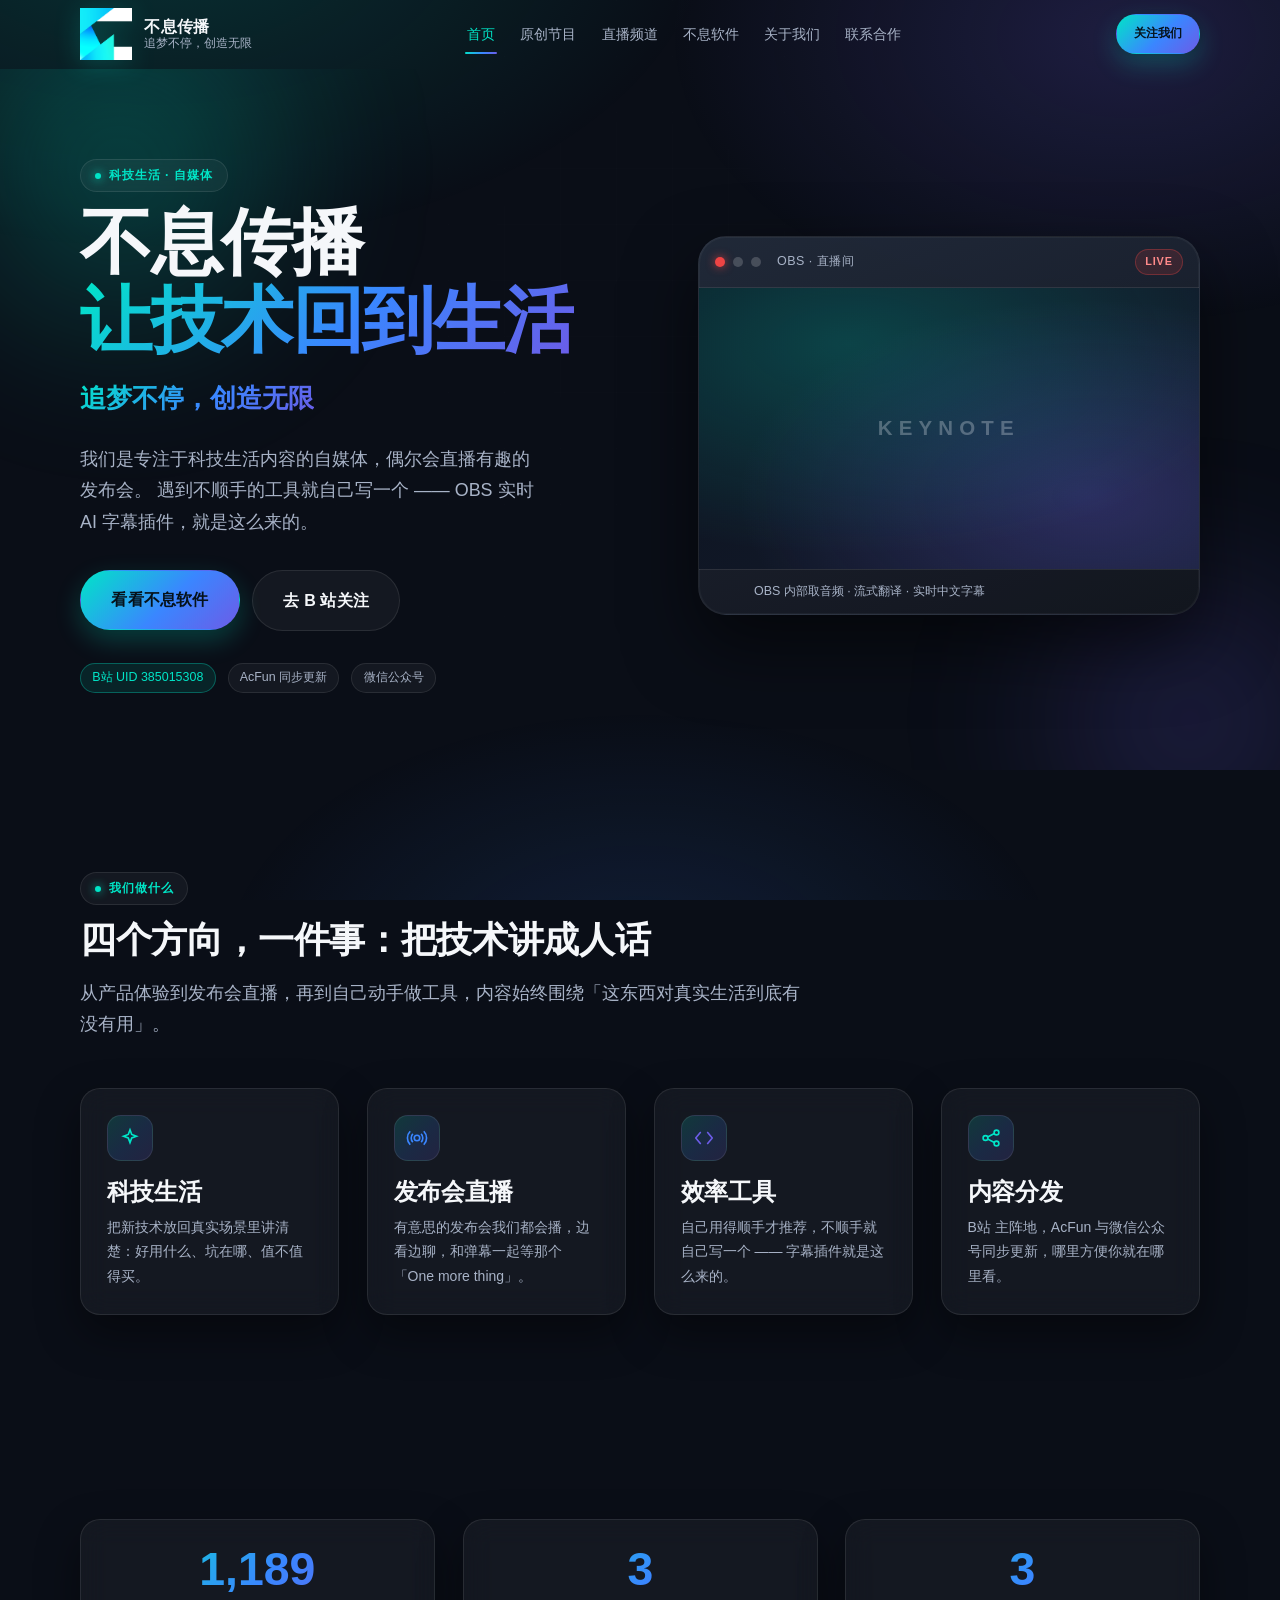
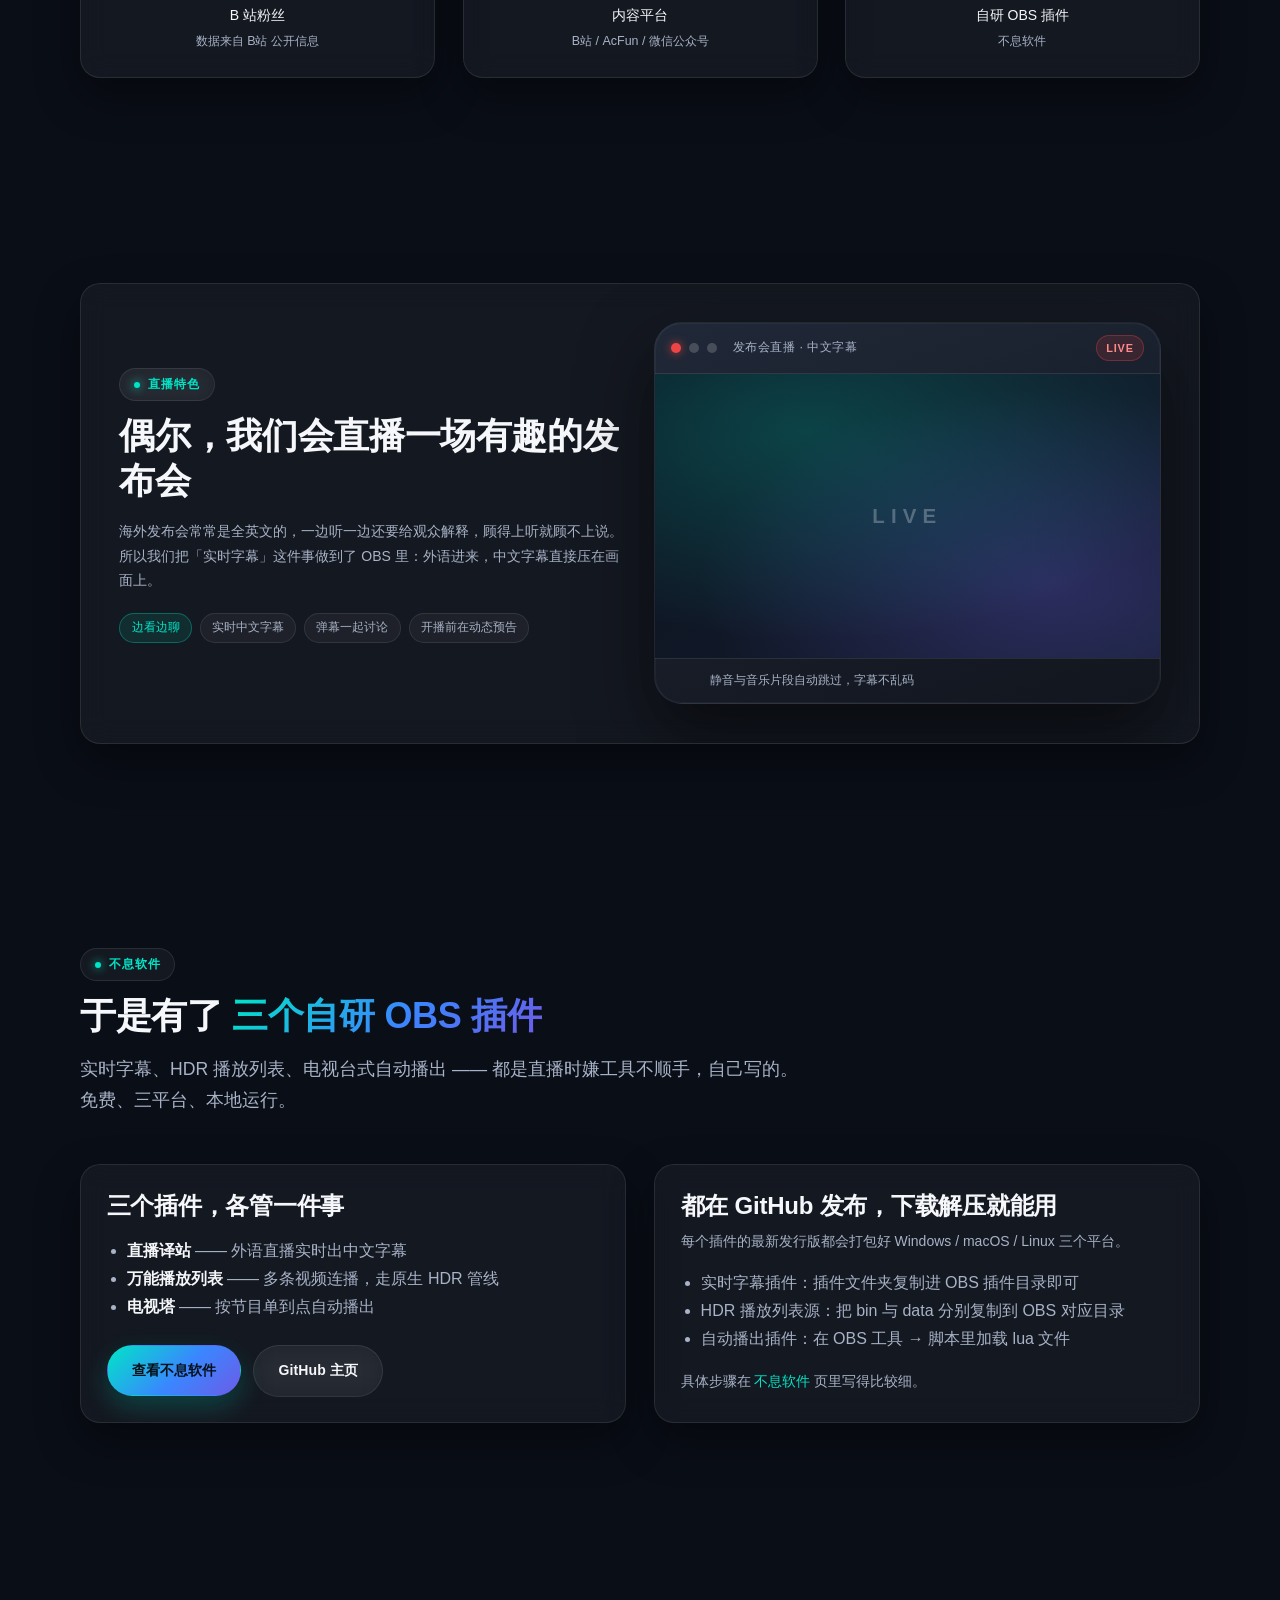
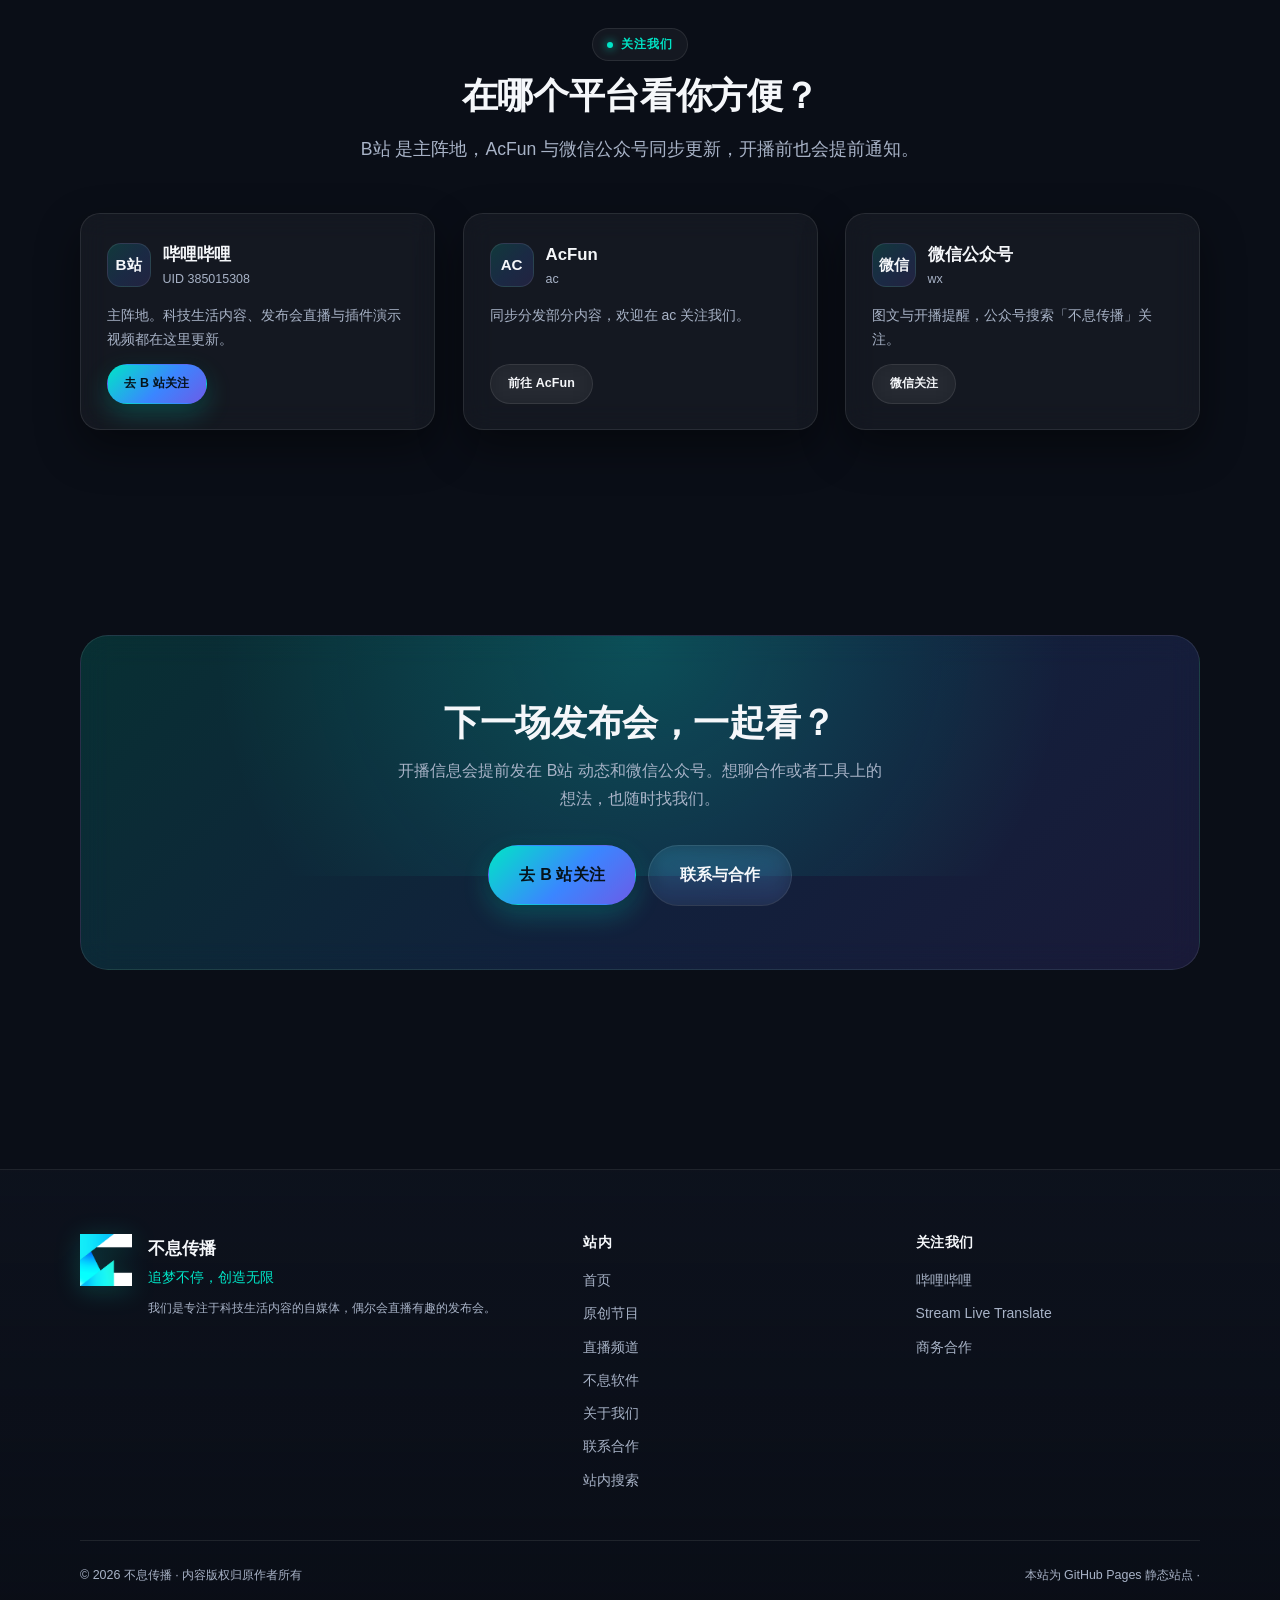
==== commit 2b05276f: "台标放大到52px；静态资源加版本号避免缓存旧样式" ====
--- a/index.html
+++ b/index.html
@@ -22,9 +22,9 @@
     <meta property="og:image" content="https://buxicim2026.github.io/buxicim/assets/img/logo.png" />
     <meta name="theme-color" content="#0A0E17" />
 
-    <link rel="stylesheet" href="assets/css/base.css" />
-    <link rel="stylesheet" href="assets/css/components.css" />
-    <link rel="stylesheet" href="assets/css/pages.css" />
+    <link rel="stylesheet" href="assets/css/base.css?v=20261006" />
+    <link rel="stylesheet" href="assets/css/components.css?v=20261006" />
+    <link rel="stylesheet" href="assets/css/pages.css?v=20261006" />
   </head>
 
   <body>
@@ -345,7 +345,7 @@
 
     <div data-include="footer"></div>
 
-    <script type="module" src="assets/js/layout.js"></script>
-    <script src="assets/js/motion.js"></script>
+    <script type="module" src="assets/js/layout.js?v=20261006"></script>
+    <script src="assets/js/motion.js?v=20261006"></script>
   </body>
 </html>
--- a/assets/css/components.css
+++ b/assets/css/components.css
@@ -211,7 +211,7 @@
   justify-content: center;
   /* 无外框：只显示台标图形本身 */
   width: auto;
-  height: 42px;
+  height: 52px;
   padding: 0;
   border: 0;
   background: none;
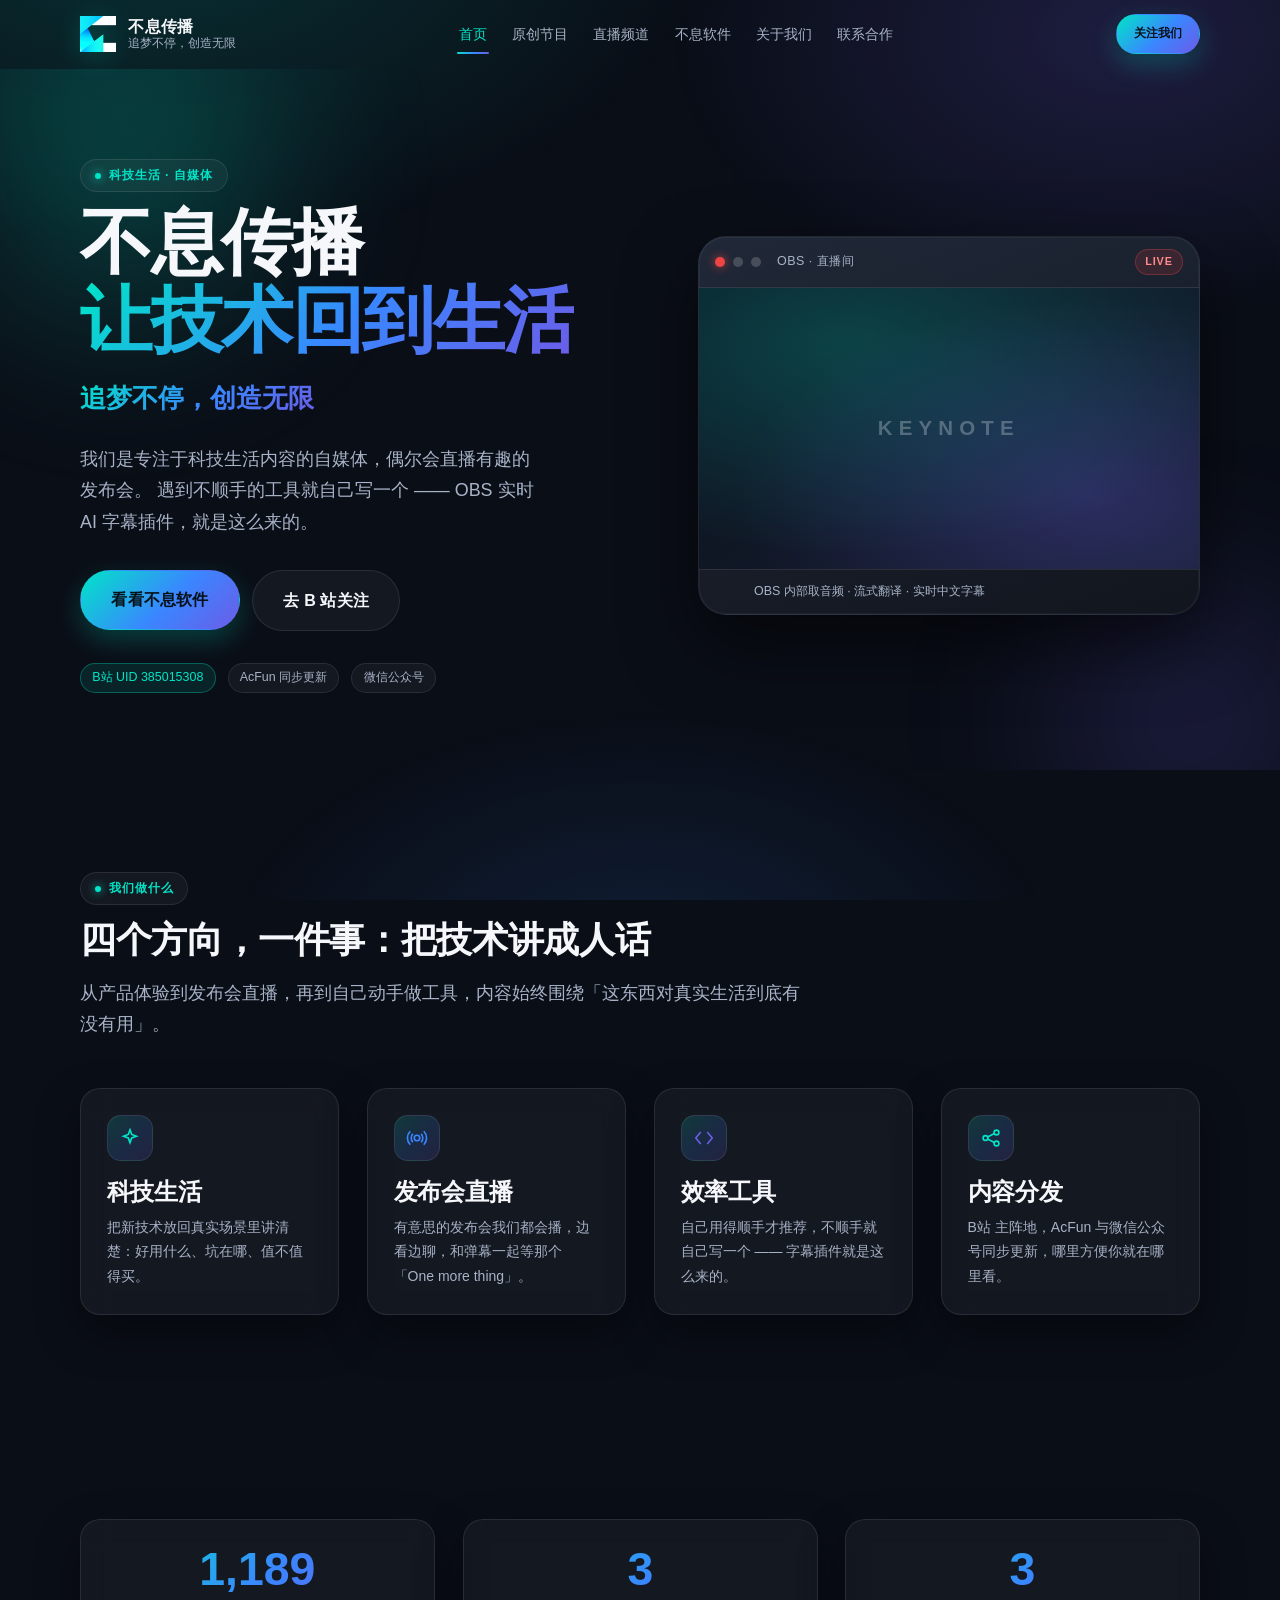
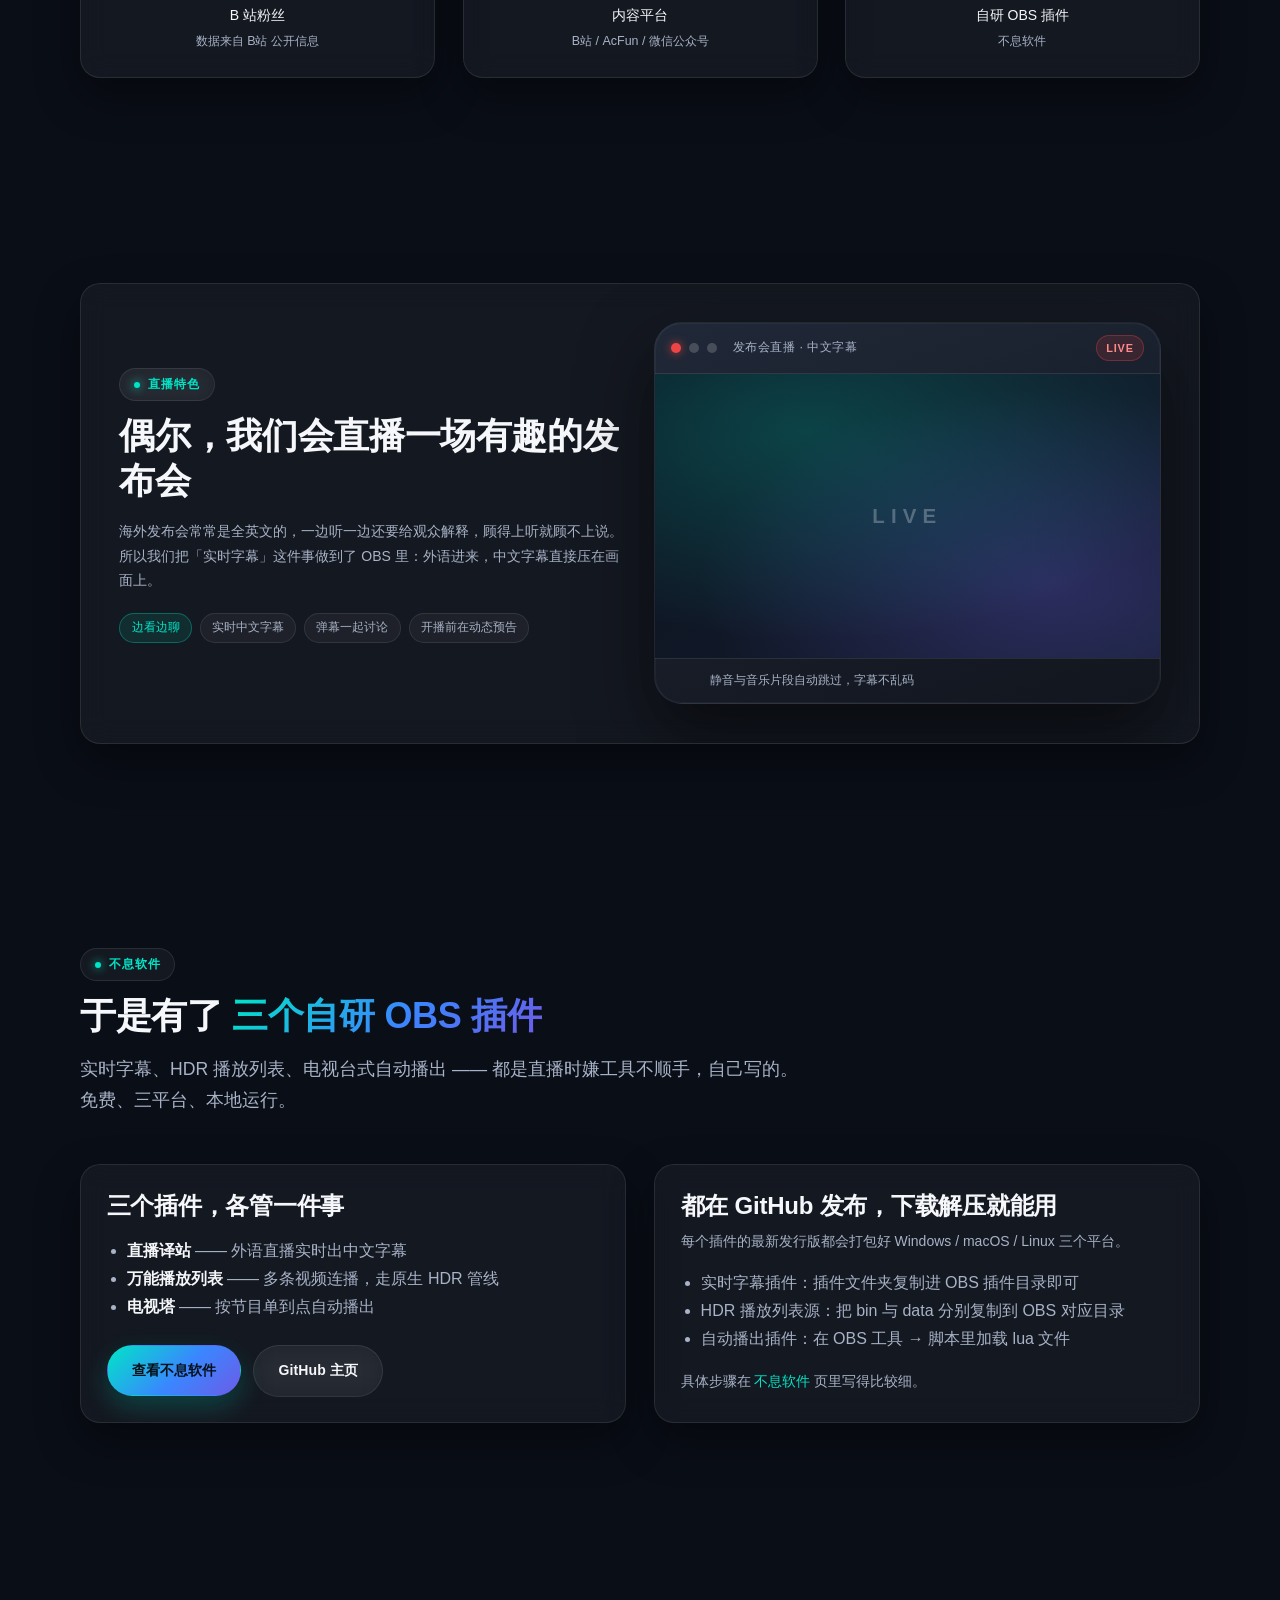
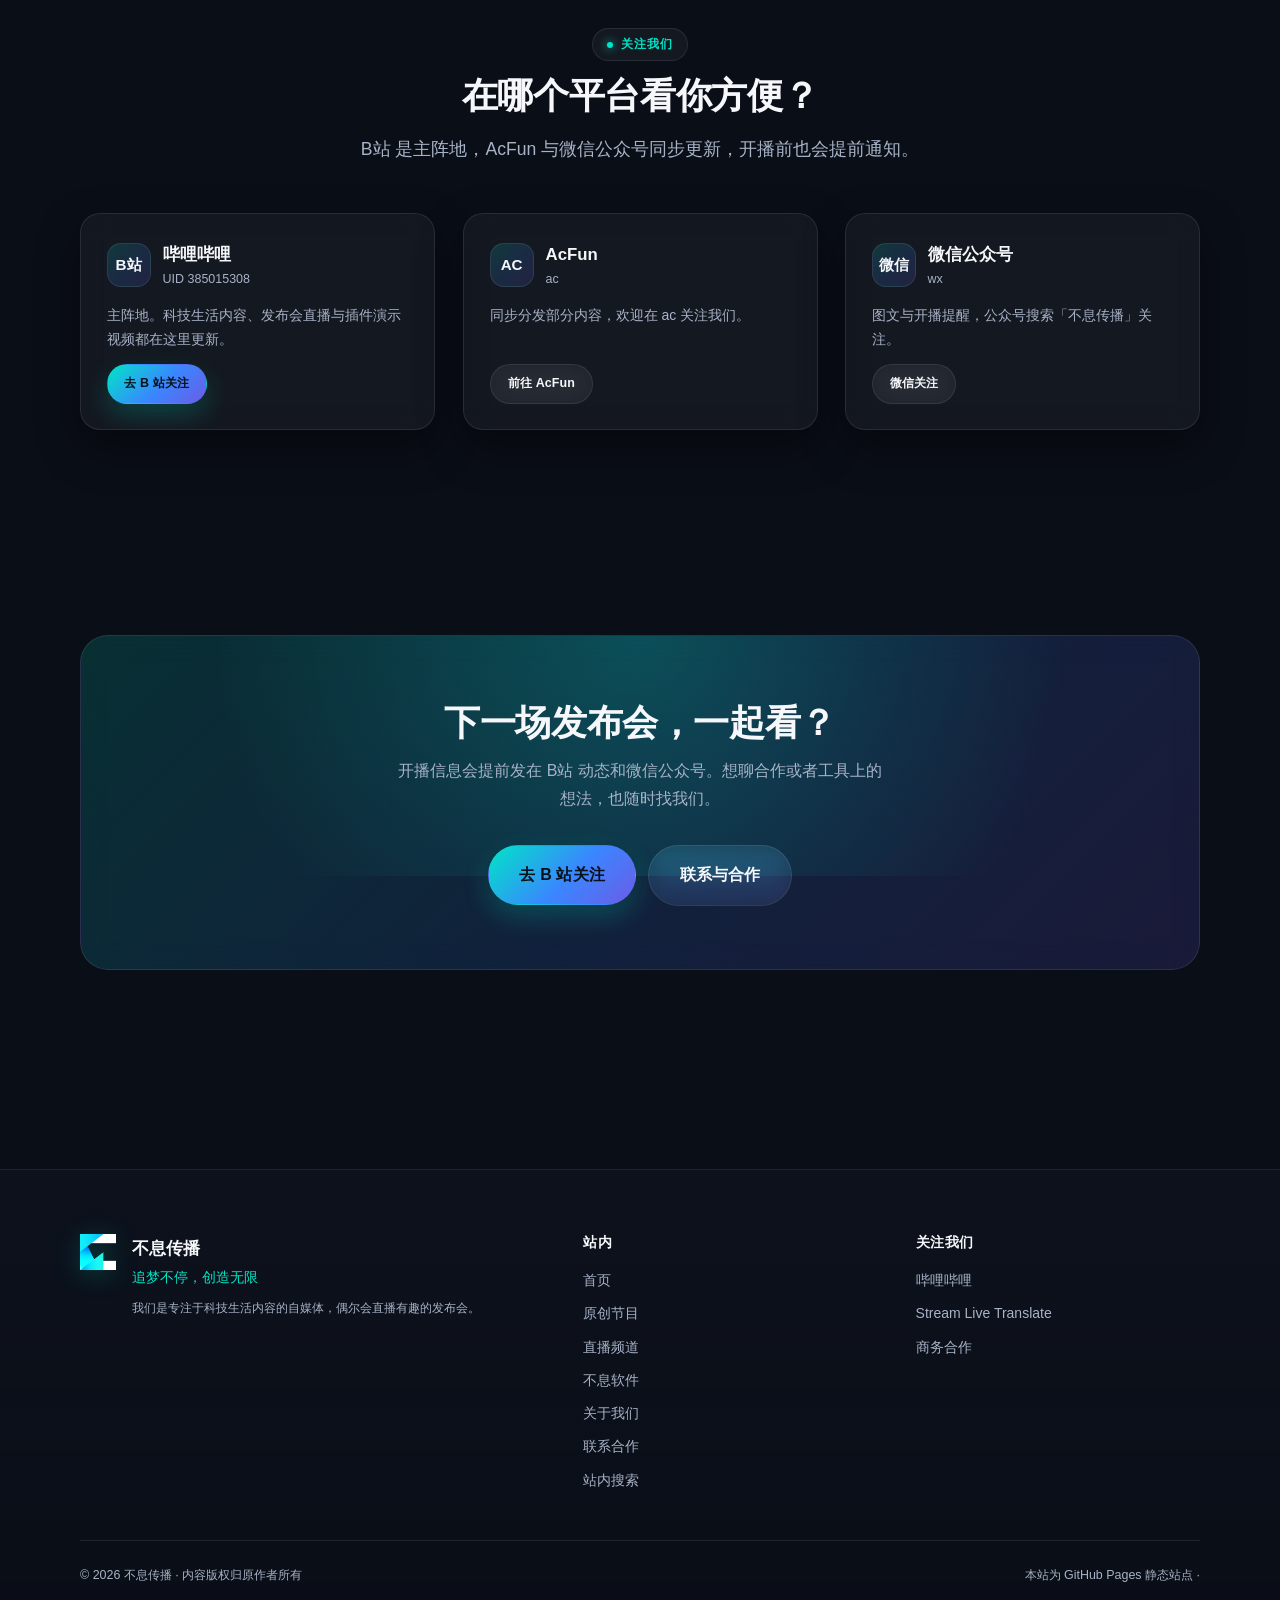
==== commit 6ffc9993: "台标缩小到36px，与导航两行文字对齐" ====
--- a/index.html
+++ b/index.html
@@ -22,9 +22,9 @@
     <meta property="og:image" content="https://buxicim2026.github.io/buxicim/assets/img/logo.png" />
     <meta name="theme-color" content="#0A0E17" />
 
-    <link rel="stylesheet" href="assets/css/base.css?v=20261006" />
-    <link rel="stylesheet" href="assets/css/components.css?v=20261006" />
-    <link rel="stylesheet" href="assets/css/pages.css?v=20261006" />
+    <link rel="stylesheet" href="assets/css/base.css?v=20261006b" />
+    <link rel="stylesheet" href="assets/css/components.css?v=20261006b" />
+    <link rel="stylesheet" href="assets/css/pages.css?v=20261006b" />
   </head>
 
   <body>
@@ -345,7 +345,7 @@
 
     <div data-include="footer"></div>
 
-    <script type="module" src="assets/js/layout.js?v=20261006"></script>
-    <script src="assets/js/motion.js?v=20261006"></script>
+    <script type="module" src="assets/js/layout.js?v=20261006b"></script>
+    <script src="assets/js/motion.js?v=20261006b"></script>
   </body>
 </html>
--- a/assets/css/components.css
+++ b/assets/css/components.css
@@ -209,9 +209,9 @@
   display: inline-flex;
   align-items: center;
   justify-content: center;
-  /* 无外框：只显示台标图形本身 */
+  /* 无外框：只显示台标图形本身；高度与旁边两行文字持平 */
   width: auto;
-  height: 52px;
+  height: 36px;
   padding: 0;
   border: 0;
   background: none;
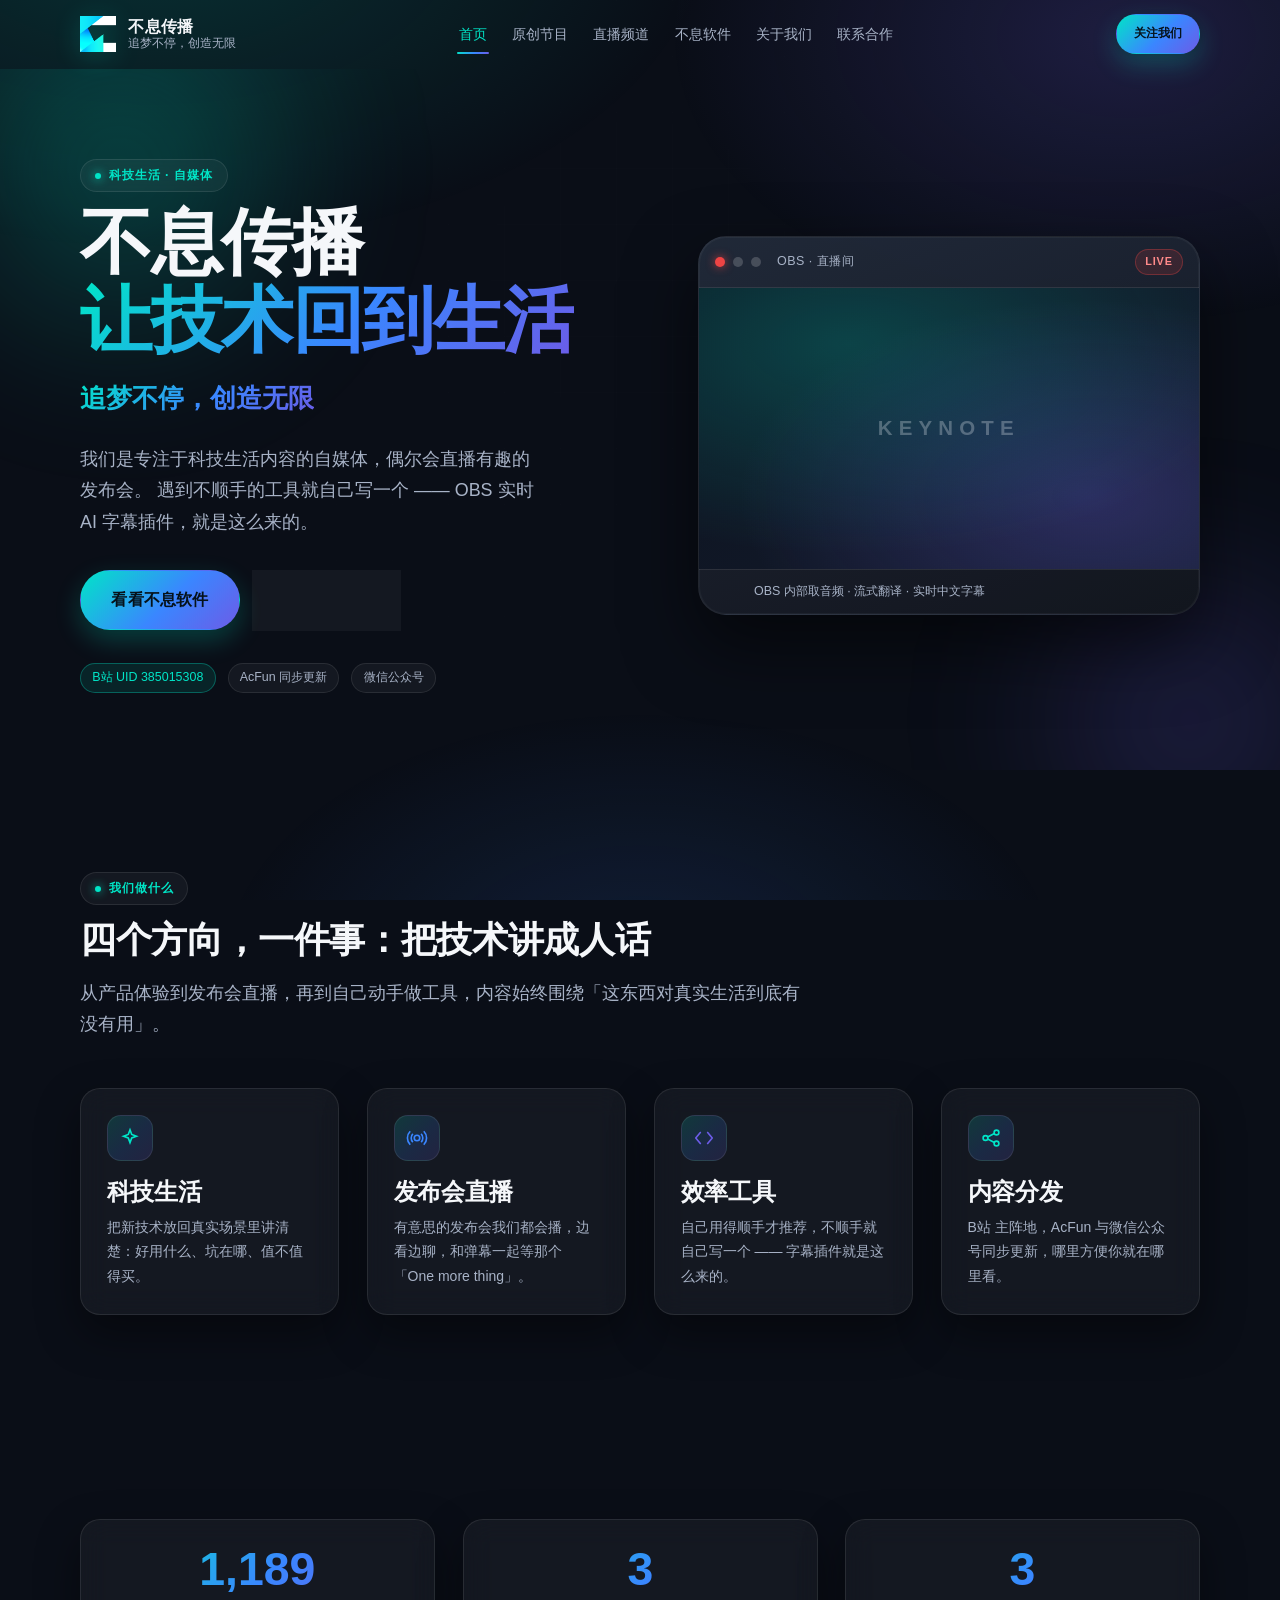
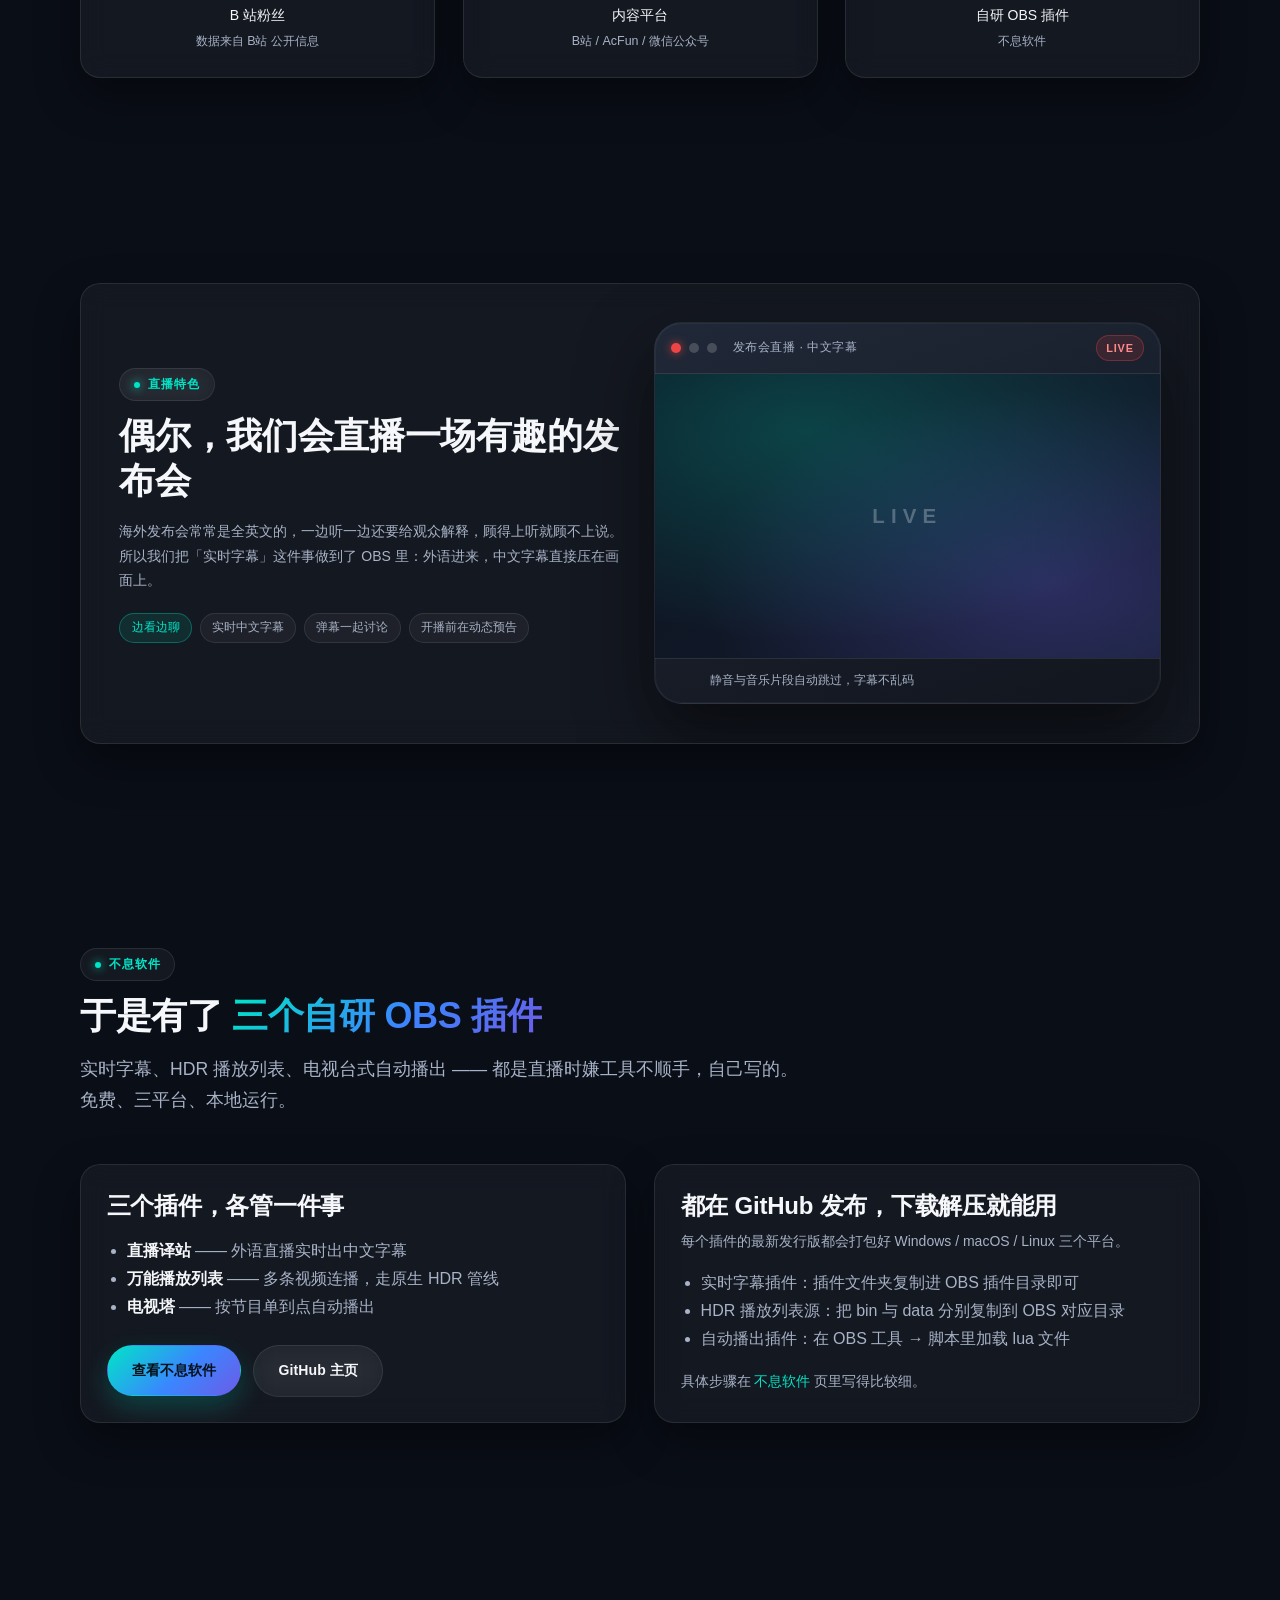
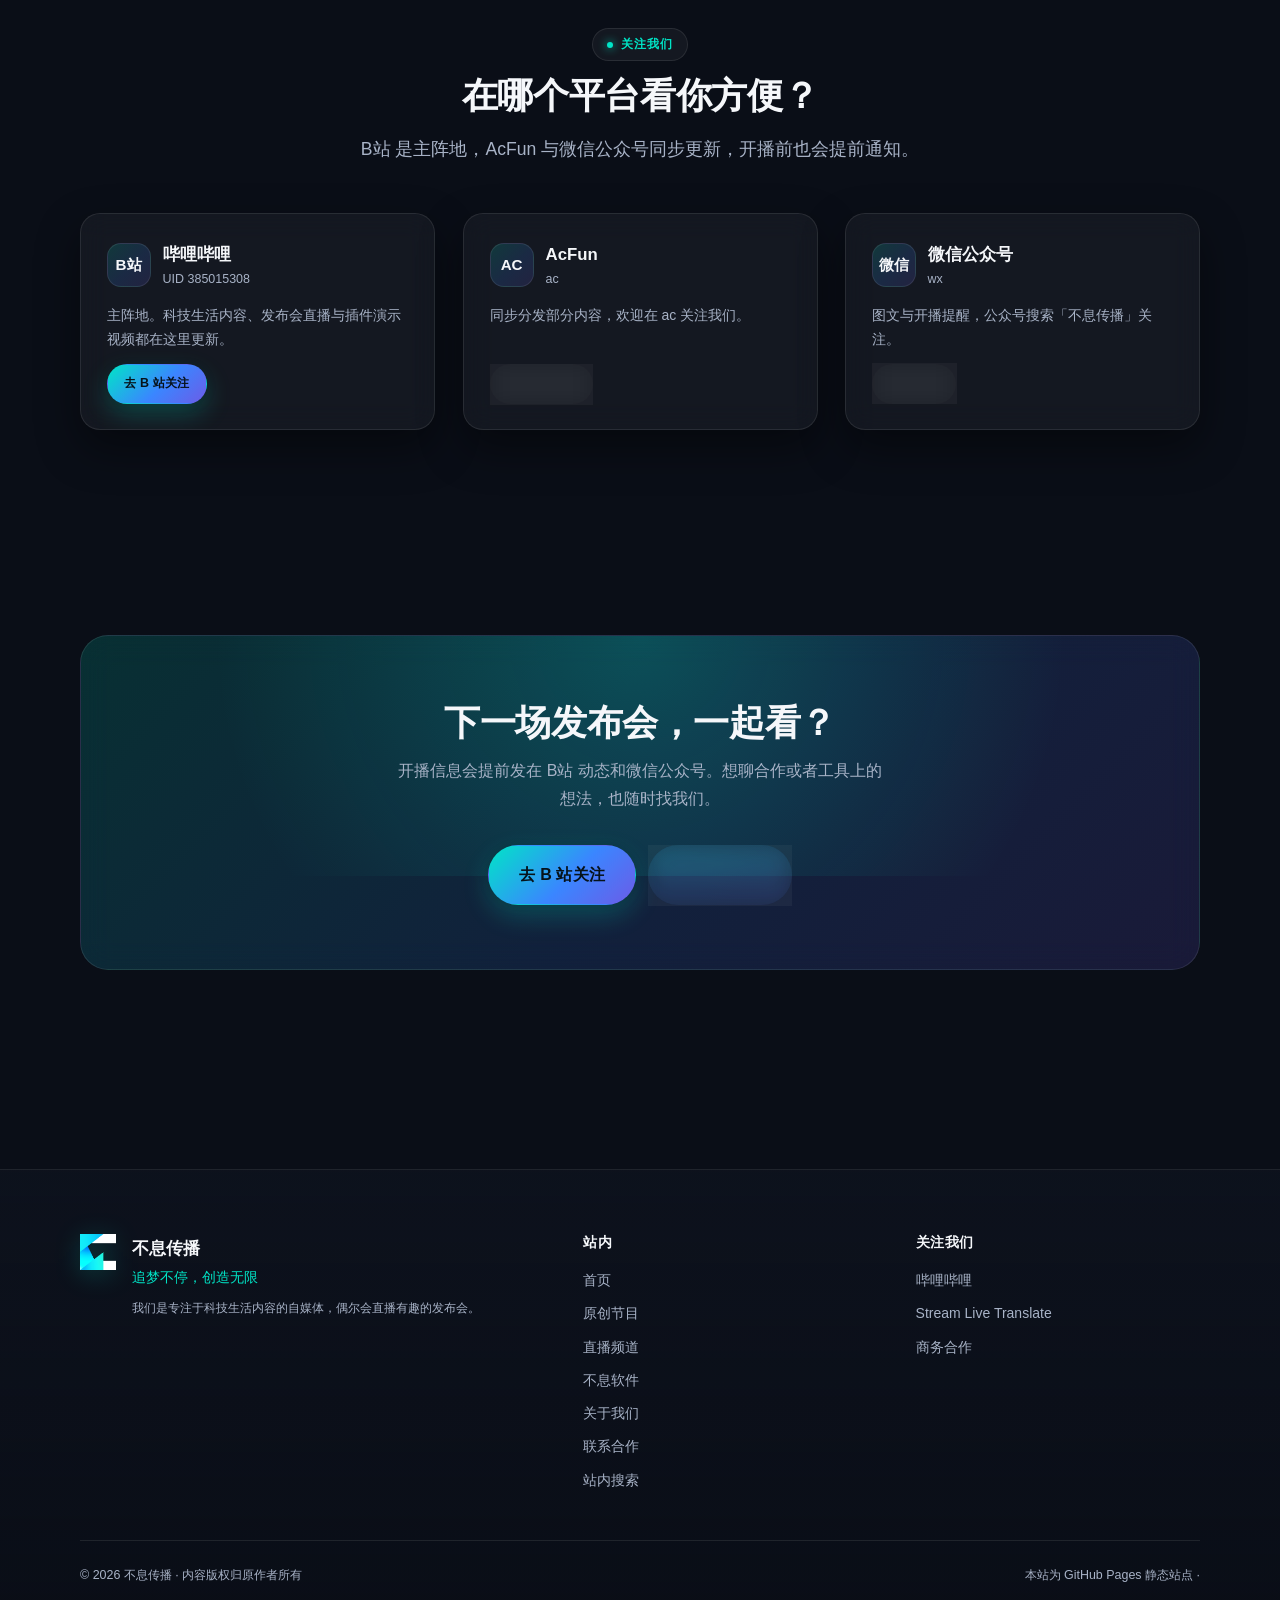
==== commit 29307072: "修复下载下拉菜单：消除悬停抖动，扩大可点击区域" ====
--- a/index.html
+++ b/index.html
@@ -22,9 +22,9 @@
     <meta property="og:image" content="https://buxicim2026.github.io/buxicim/assets/img/logo.png" />
     <meta name="theme-color" content="#0A0E17" />
 
-    <link rel="stylesheet" href="assets/css/base.css?v=20261006b" />
-    <link rel="stylesheet" href="assets/css/components.css?v=20261006b" />
-    <link rel="stylesheet" href="assets/css/pages.css?v=20261006b" />
+    <link rel="stylesheet" href="assets/css/base.css?v=20261006c" />
+    <link rel="stylesheet" href="assets/css/components.css?v=20261006c" />
+    <link rel="stylesheet" href="assets/css/pages.css?v=20261006c" />
   </head>
 
   <body>
@@ -345,7 +345,7 @@
 
     <div data-include="footer"></div>
 
-    <script type="module" src="assets/js/layout.js?v=20261006b"></script>
-    <script src="assets/js/motion.js?v=20261006b"></script>
+    <script type="module" src="assets/js/layout.js?v=20261006c"></script>
+    <script src="assets/js/motion.js?v=20261006c"></script>
   </body>
 </html>
--- a/assets/css/components.css
+++ b/assets/css/components.css
@@ -723,14 +723,16 @@
 
 .dropdown-menu {
   position: absolute;
-  top: calc(100% + 10px);
+  /* 顶部只留 2px 缝隙，其余用内边距撑开高度：
+     这样鼠标从按钮移向菜单的途中始终落在菜单盒子内，菜单不会被“抖”掉 */
+  top: calc(100% + 2px);
   left: 0;
   right: auto;
   z-index: 200;
   width: max-content;
   min-width: 250px;
   max-width: min(320px, calc(100vw - 2.5rem));
-  padding: 0.4rem;
+  padding: 0.95rem 0.4rem 0.4rem;
   border: 1px solid var(--glass-border);
   border-radius: var(--r-md);
   background: rgba(12, 17, 28, 0.97);
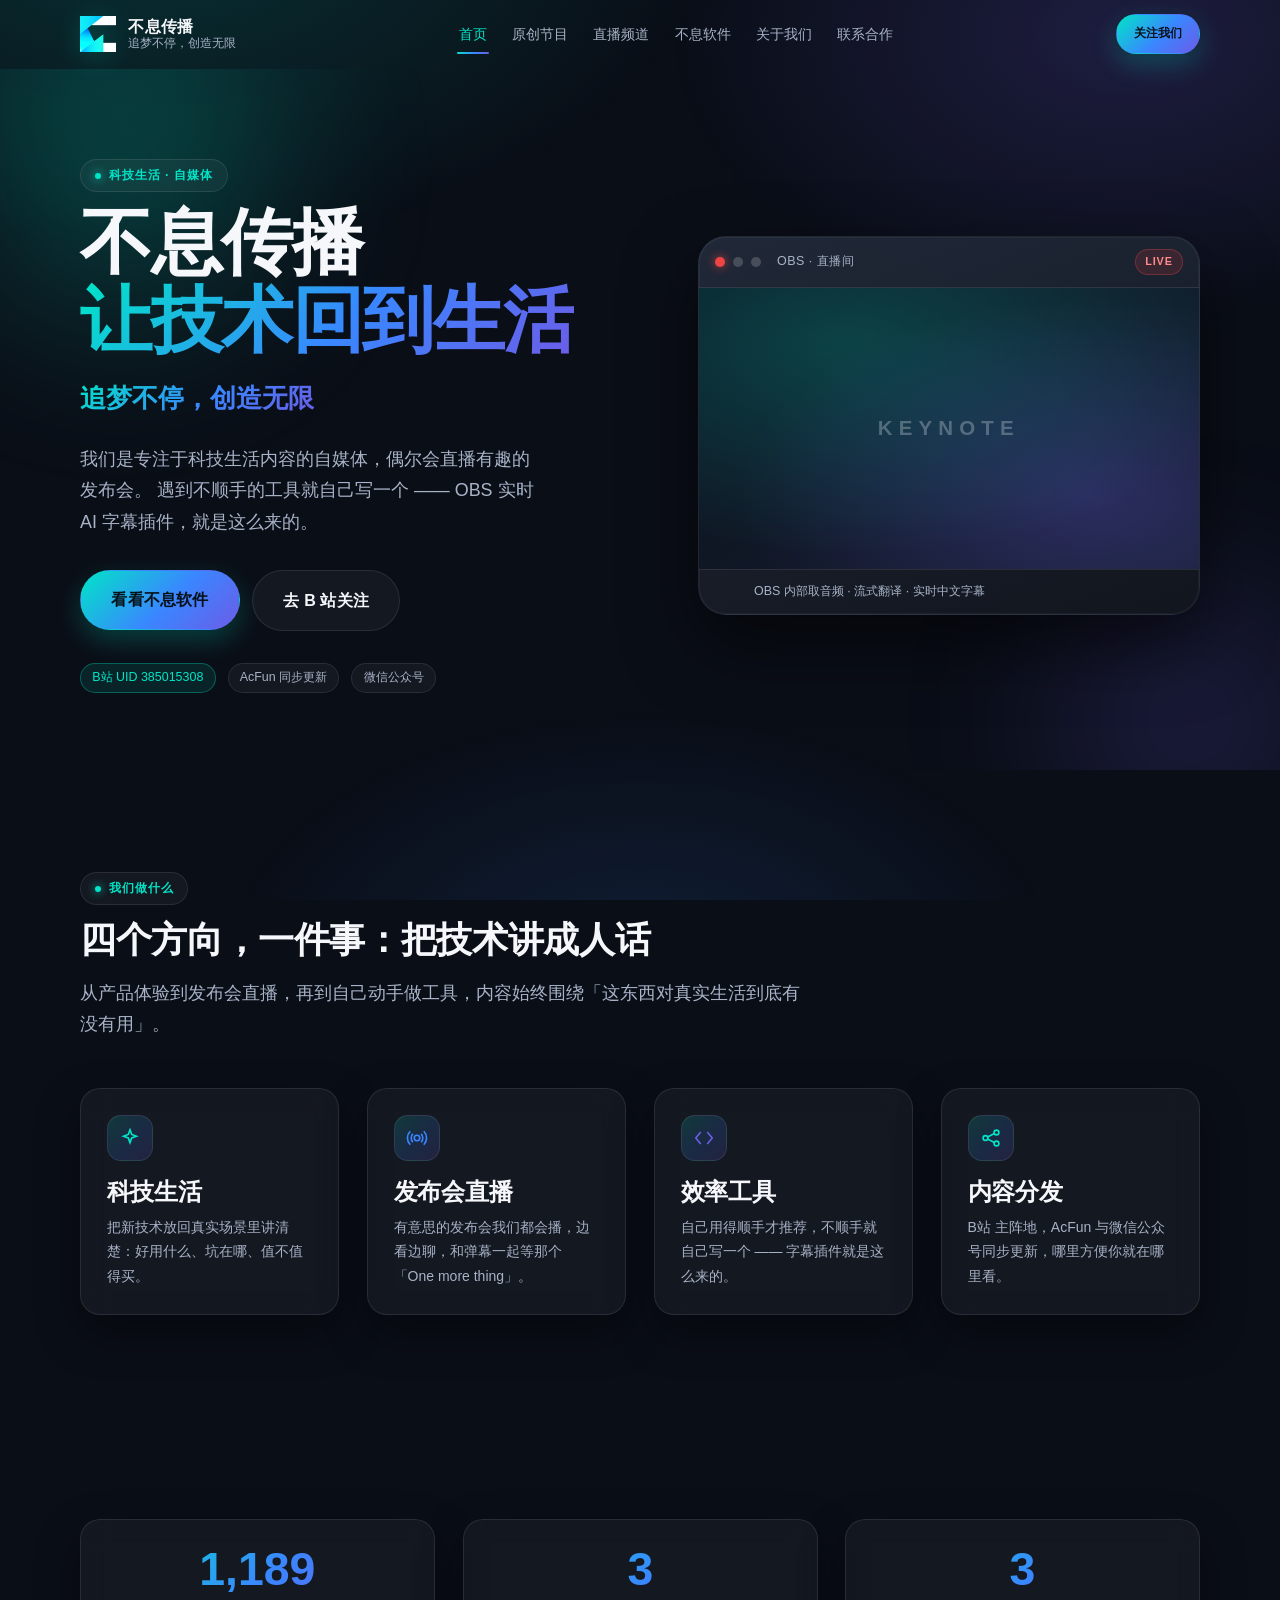
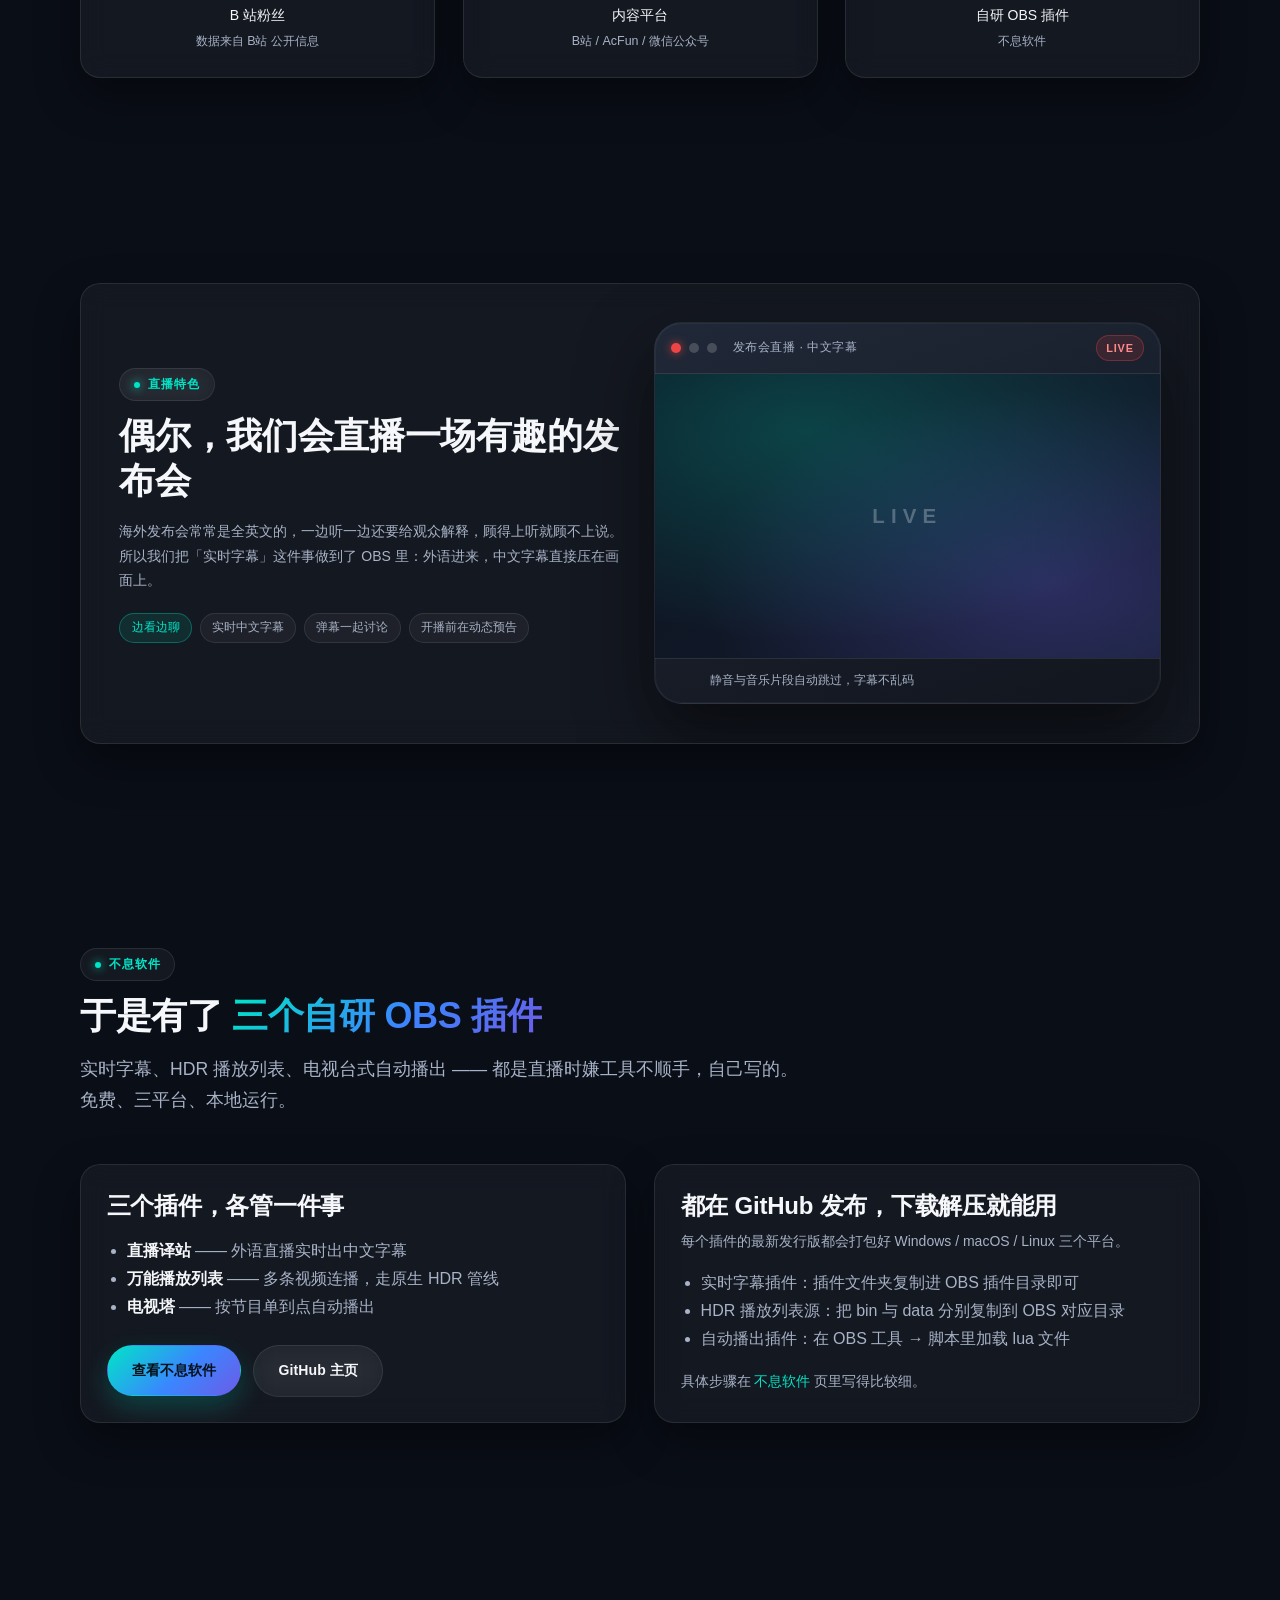
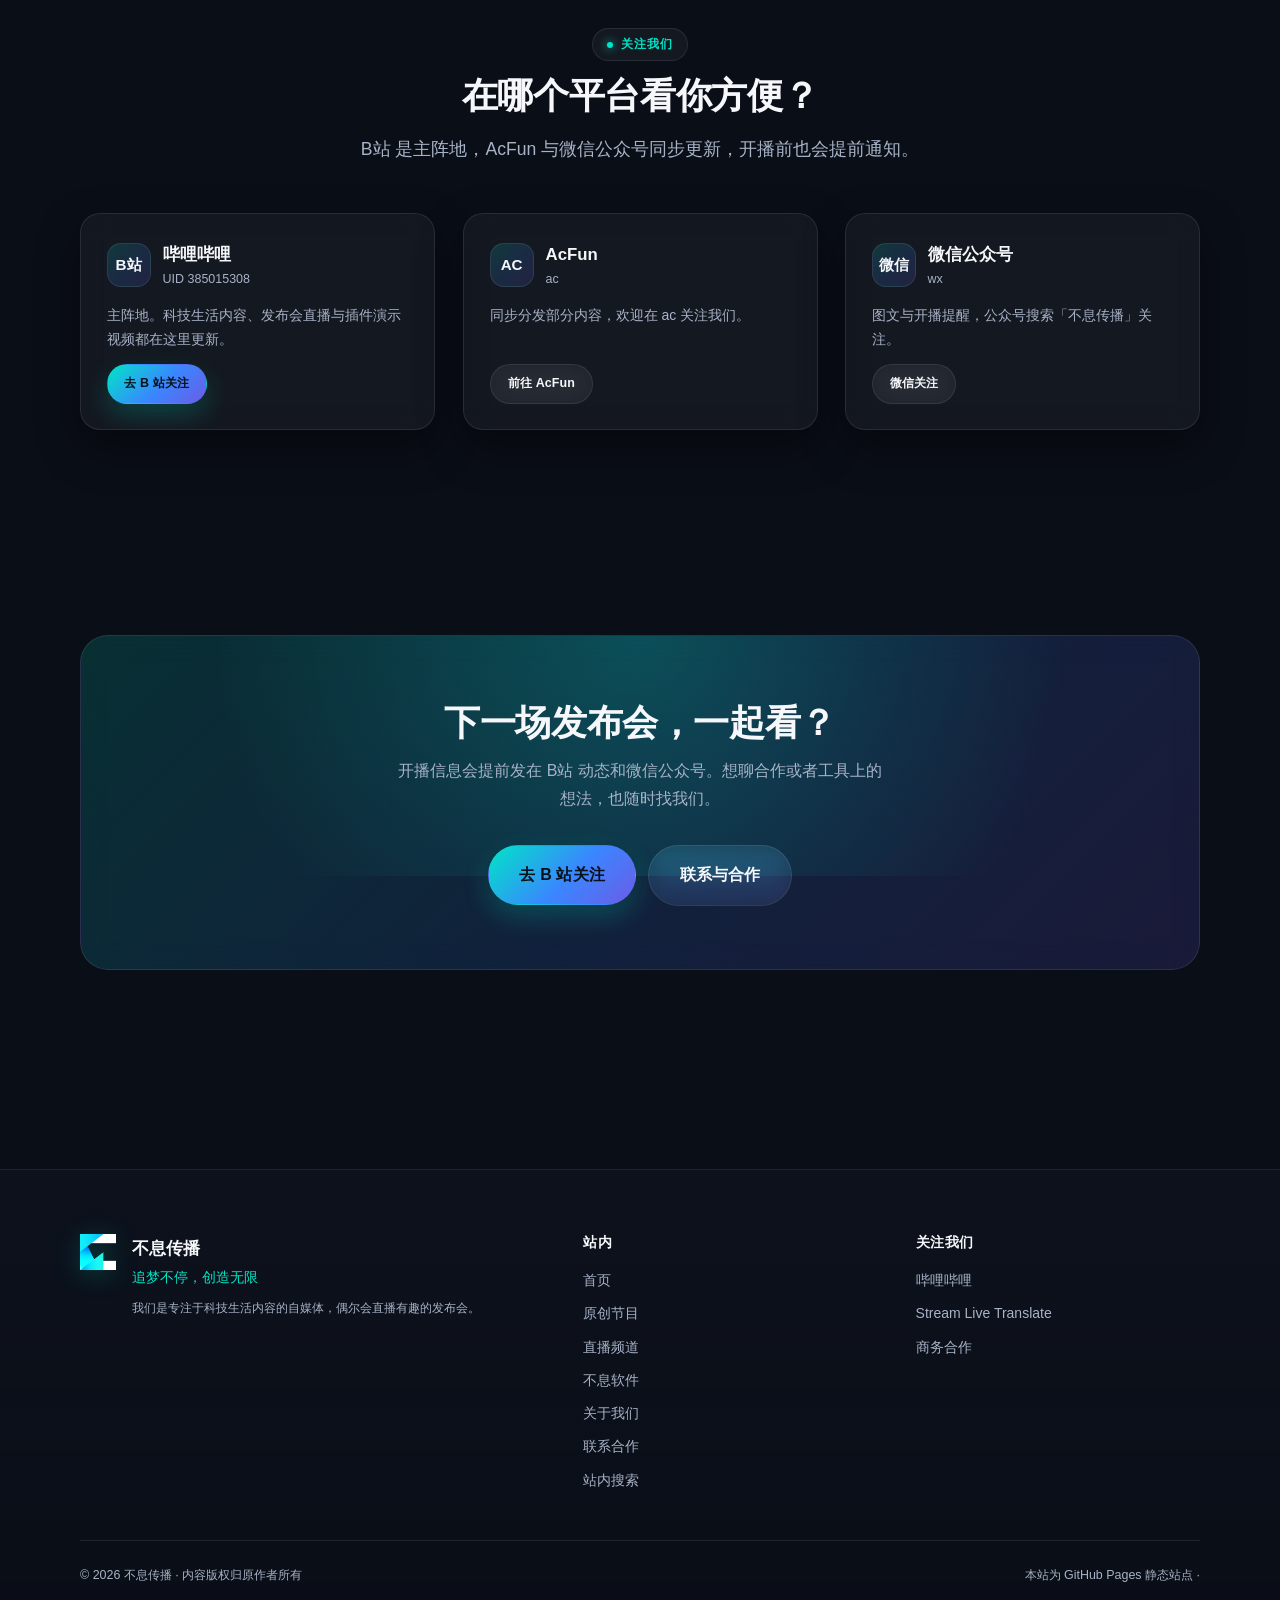
==== commit 48a7cbe0: "下拉菜单改用CSS原生hover控制，彻底消除悬停消失" ====
--- a/index.html
+++ b/index.html
@@ -22,9 +22,9 @@
     <meta property="og:image" content="https://buxicim2026.github.io/buxicim/assets/img/logo.png" />
     <meta name="theme-color" content="#0A0E17" />
 
-    <link rel="stylesheet" href="assets/css/base.css?v=20261006c" />
-    <link rel="stylesheet" href="assets/css/components.css?v=20261006c" />
-    <link rel="stylesheet" href="assets/css/pages.css?v=20261006c" />
+    <link rel="stylesheet" href="assets/css/base.css?v=20261006d" />
+    <link rel="stylesheet" href="assets/css/components.css?v=20261006d" />
+    <link rel="stylesheet" href="assets/css/pages.css?v=20261006d" />
   </head>
 
   <body>
@@ -345,7 +345,7 @@
 
     <div data-include="footer"></div>
 
-    <script type="module" src="assets/js/layout.js?v=20261006c"></script>
-    <script src="assets/js/motion.js?v=20261006c"></script>
+    <script type="module" src="assets/js/layout.js?v=20261006d"></script>
+    <script src="assets/js/motion.js?v=20261006d"></script>
   </body>
 </html>
--- a/assets/css/components.css
+++ b/assets/css/components.css
@@ -723,9 +723,9 @@
 
 .dropdown-menu {
   position: absolute;
-  /* 顶部只留 2px 缝隙，其余用内边距撑开高度：
-     这样鼠标从按钮移向菜单的途中始终落在菜单盒子内，菜单不会被“抖”掉 */
-  top: calc(100% + 2px);
+  /* 紧贴按钮底边（0 间隙），视觉上的间距用内边距撑出来：
+     鼠标从按钮移向菜单时全程落在菜单盒子内部，不会触发 mouseleave */
+  top: 100%;
   left: 0;
   right: auto;
   z-index: 200;
@@ -744,7 +744,12 @@
   transition: opacity 0.22s var(--ease), transform 0.22s var(--ease), visibility 0.22s;
 }
 
+/* 三种方式都能保持菜单可见：
+   :hover  —— 鼠标在按钮或菜单上（CSS 原生判定，最稳，不受 JS 时序影响）
+   .is-open —— JS 点击箭头后锁定展开
+   :focus-within —— 键盘 Tab 聚焦时可操作 */
 .dropdown.is-open .dropdown-menu,
+.dropdown:hover .dropdown-menu,
 .dropdown:focus-within .dropdown-menu {
   opacity: 1;
   visibility: visible;
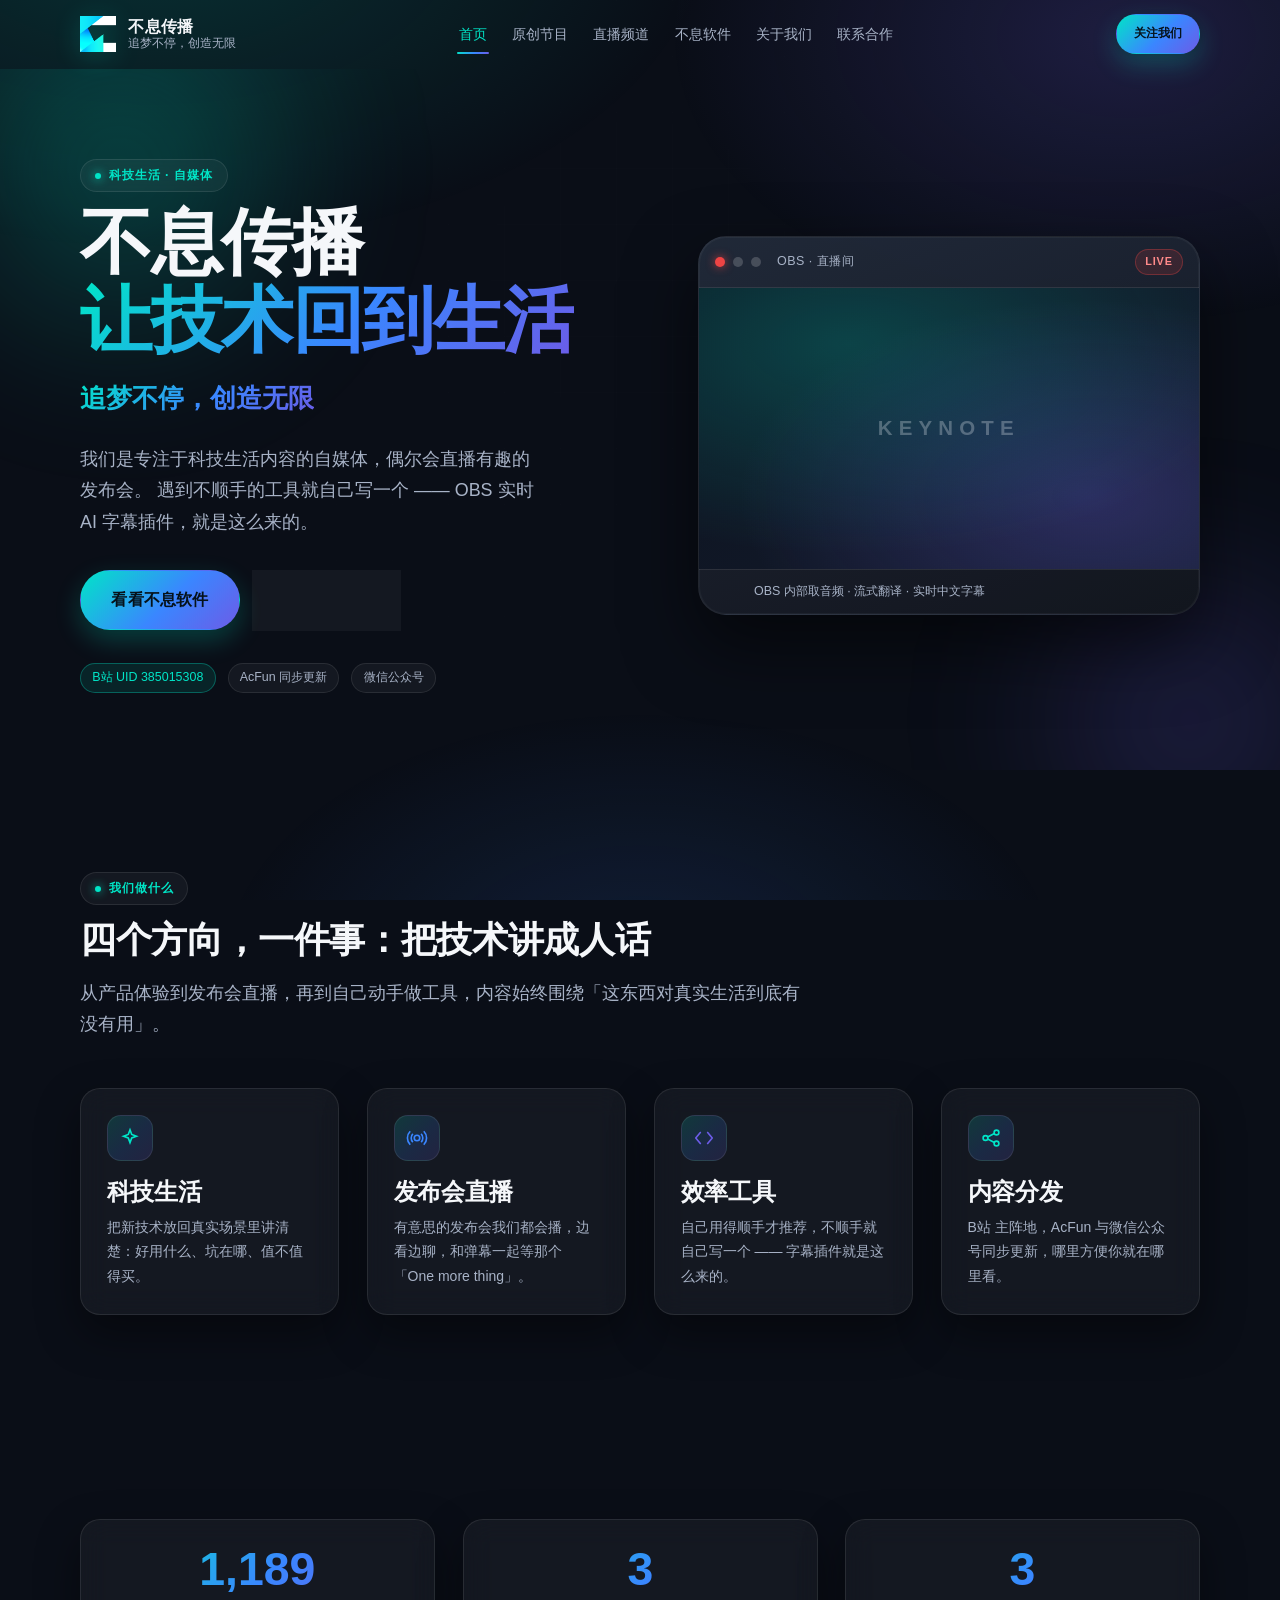
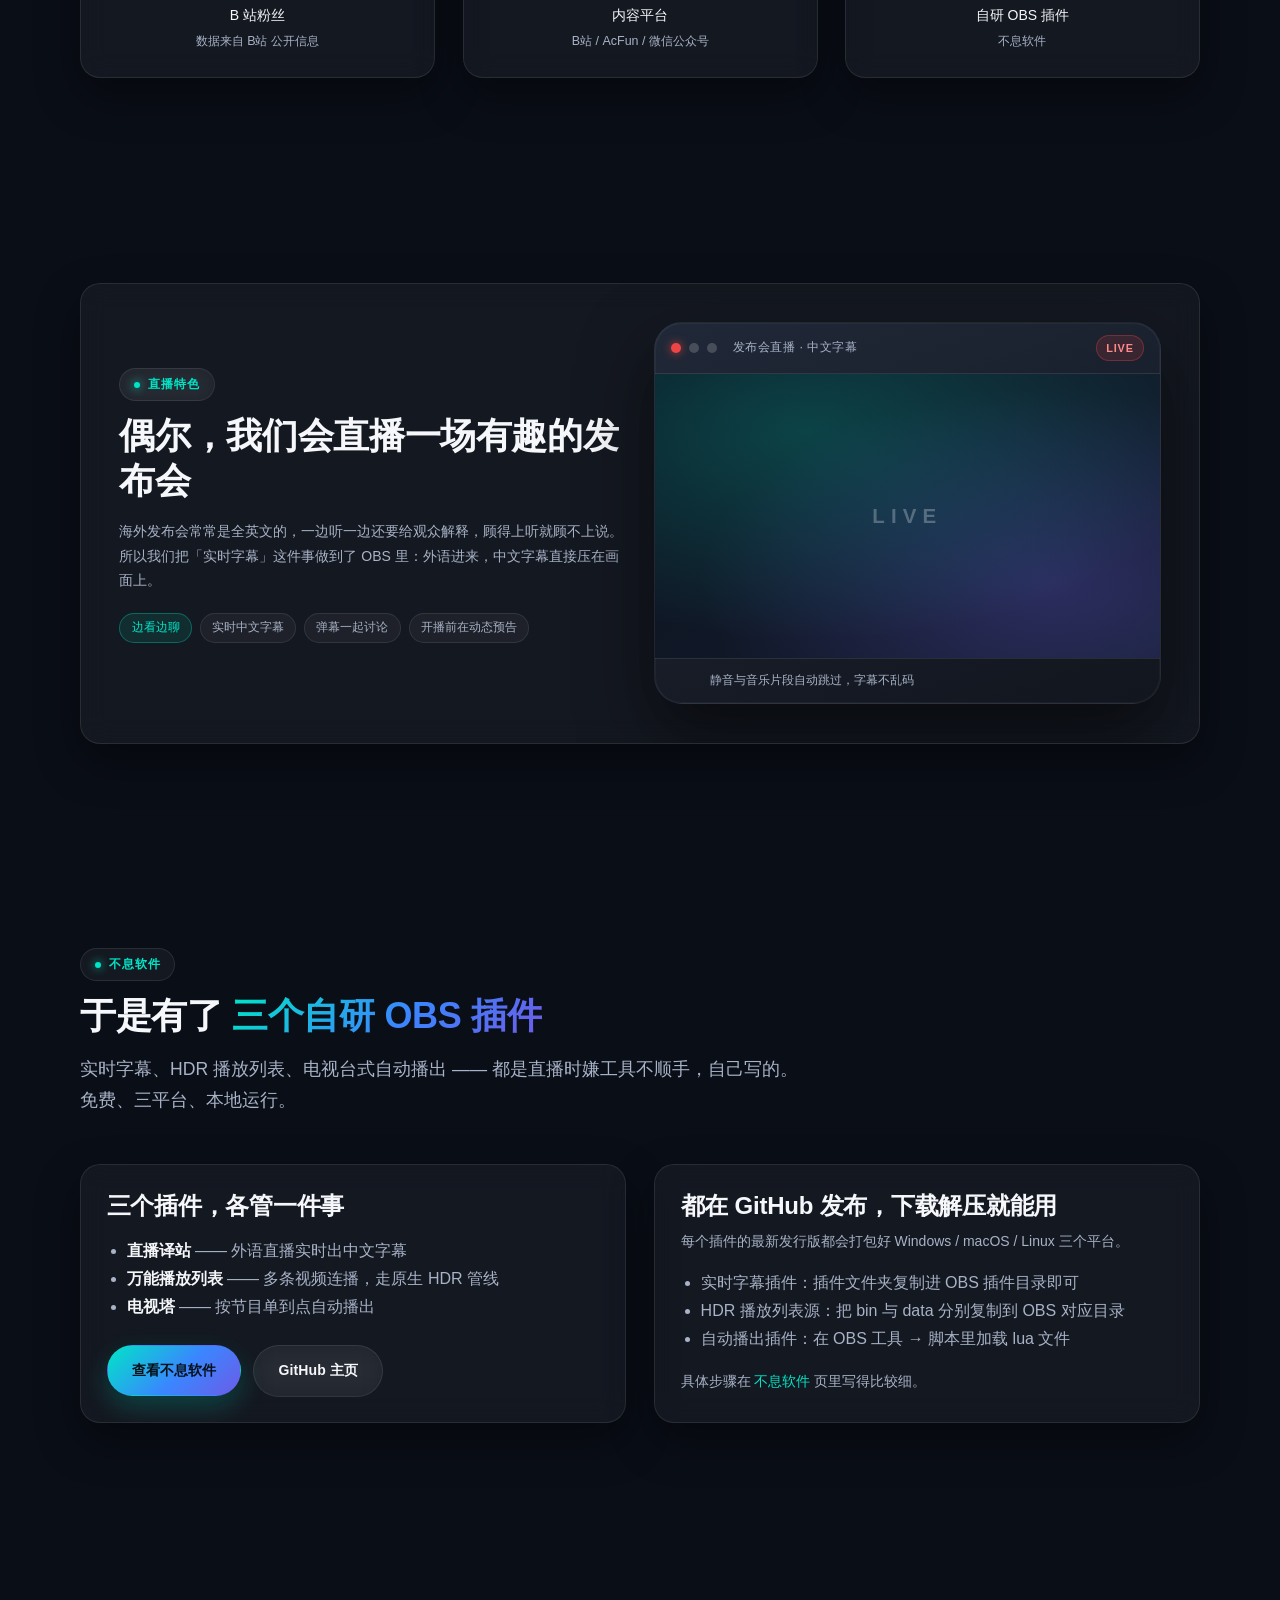
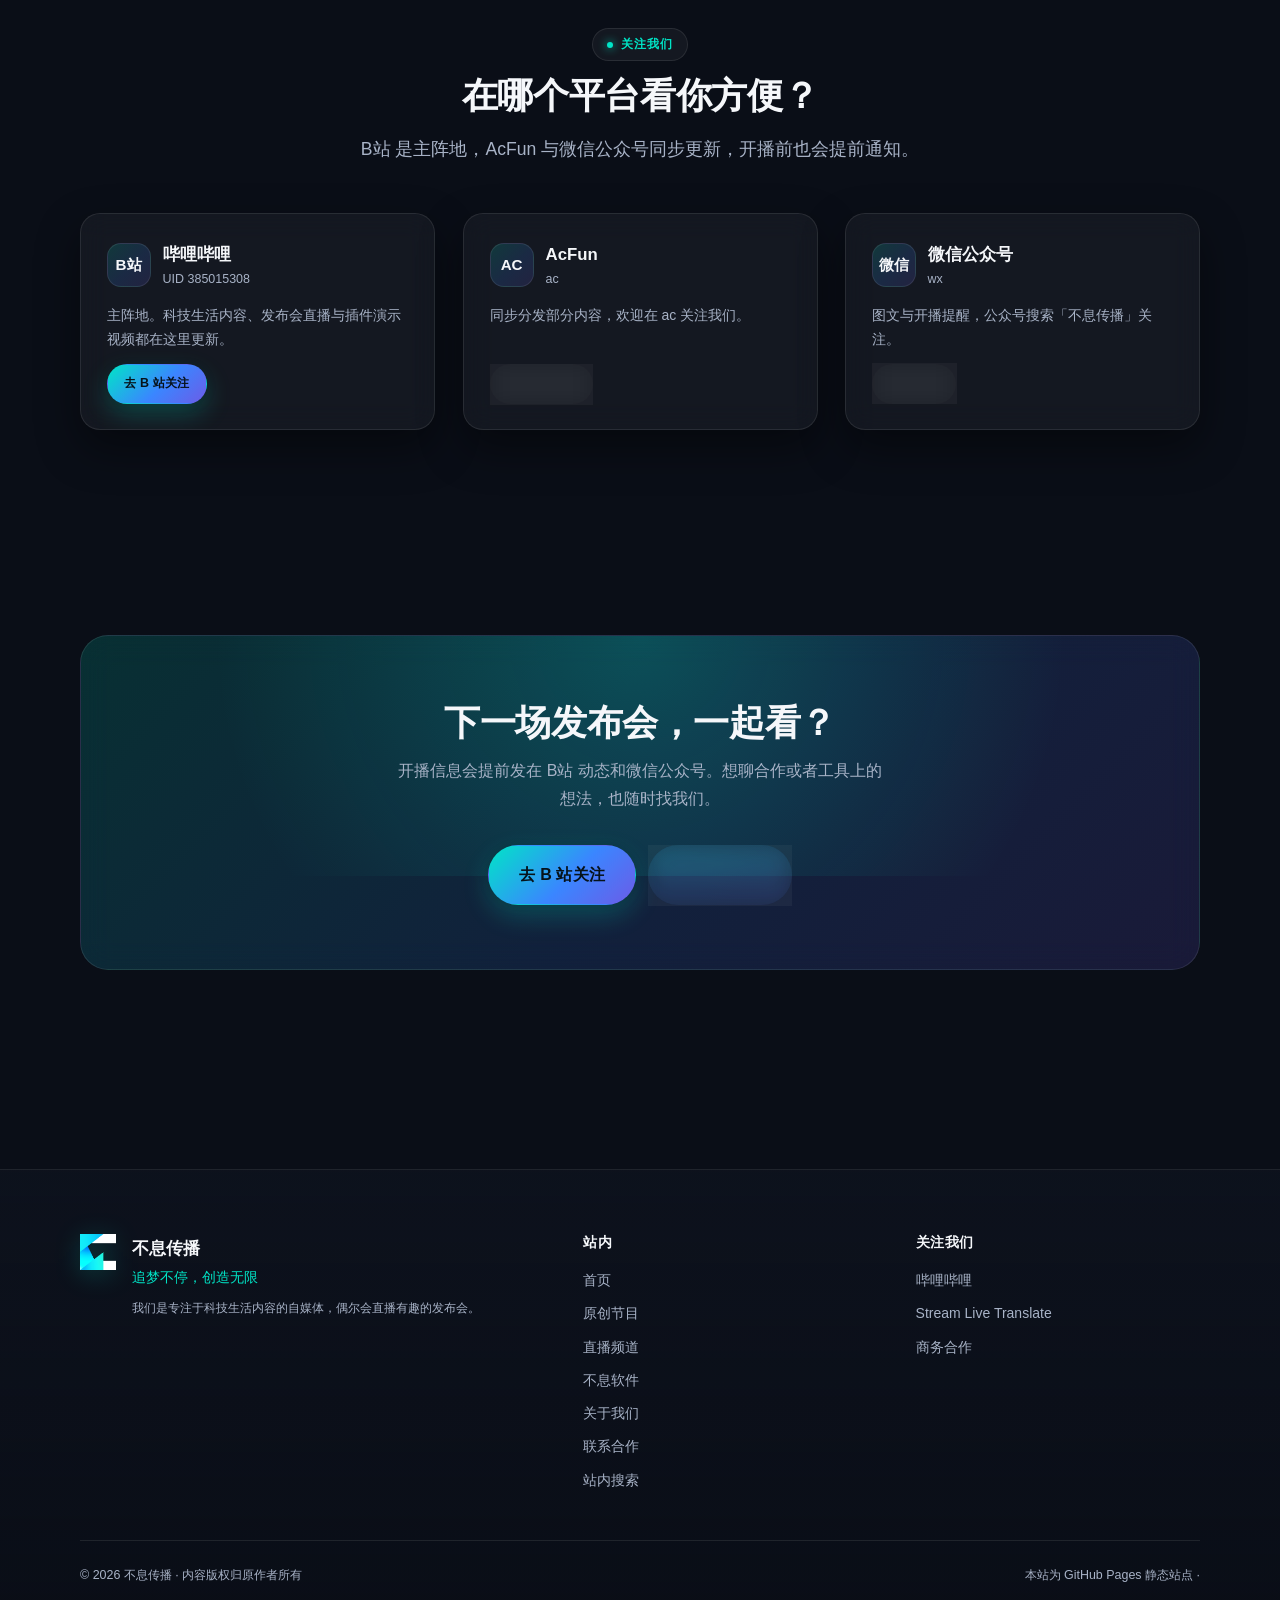
==== commit 9716111d: "收录下拉菜单交互回归脚本；资源版本号更新" ====
--- a/index.html
+++ b/index.html
@@ -22,9 +22,9 @@
     <meta property="og:image" content="https://buxicim2026.github.io/buxicim/assets/img/logo.png" />
     <meta name="theme-color" content="#0A0E17" />
 
-    <link rel="stylesheet" href="assets/css/base.css?v=20261006d" />
-    <link rel="stylesheet" href="assets/css/components.css?v=20261006d" />
-    <link rel="stylesheet" href="assets/css/pages.css?v=20261006d" />
+    <link rel="stylesheet" href="assets/css/base.css?v=20261006f" />
+    <link rel="stylesheet" href="assets/css/components.css?v=20261006f" />
+    <link rel="stylesheet" href="assets/css/pages.css?v=20261006f" />
   </head>
 
   <body>
@@ -345,7 +345,7 @@
 
     <div data-include="footer"></div>
 
-    <script type="module" src="assets/js/layout.js?v=20261006d"></script>
-    <script src="assets/js/motion.js?v=20261006d"></script>
+    <script type="module" src="assets/js/layout.js?v=20261006f"></script>
+    <script src="assets/js/motion.js?v=20261006f"></script>
   </body>
 </html>
--- a/assets/css/components.css
+++ b/assets/css/components.css
@@ -709,8 +709,10 @@
 
 .dropdown-toggle {
   margin-left: -1px;
-  padding-inline: 0.8rem;
+  /* 点击区域做大一点，好点中 */
+  padding-inline: 1.05rem;
   border-radius: 0 var(--r-pill) var(--r-pill) 0;
+  cursor: pointer;
 }
 
 .dropdown-toggle svg {
@@ -744,12 +746,12 @@
   transition: opacity 0.22s var(--ease), transform 0.22s var(--ease), visibility 0.22s;
 }
 
-/* 三种方式都能保持菜单可见：
-   :hover  —— 鼠标在按钮或菜单上（CSS 原生判定，最稳，不受 JS 时序影响）
-   .is-open —— JS 点击箭头后锁定展开
-   :focus-within —— 键盘 Tab 聚焦时可操作 */
+/* 菜单只由「点击」控制开合（不再用 :hover —— 悬停判定在部分环境下不稳定，
+   指针刚移到菜单上就会被判为离开，导致菜单闪退，影响点击下载）。
+   .is-open      —— 点击箭头展开 / 再点收起
+   :focus-within —— 键盘 Tab 聚焦时同样可操作
+   收起条件：点击箭头、点击页面其它位置、按 Esc。 */
 .dropdown.is-open .dropdown-menu,
-.dropdown:hover .dropdown-menu,
 .dropdown:focus-within .dropdown-menu {
   opacity: 1;
   visibility: visible;
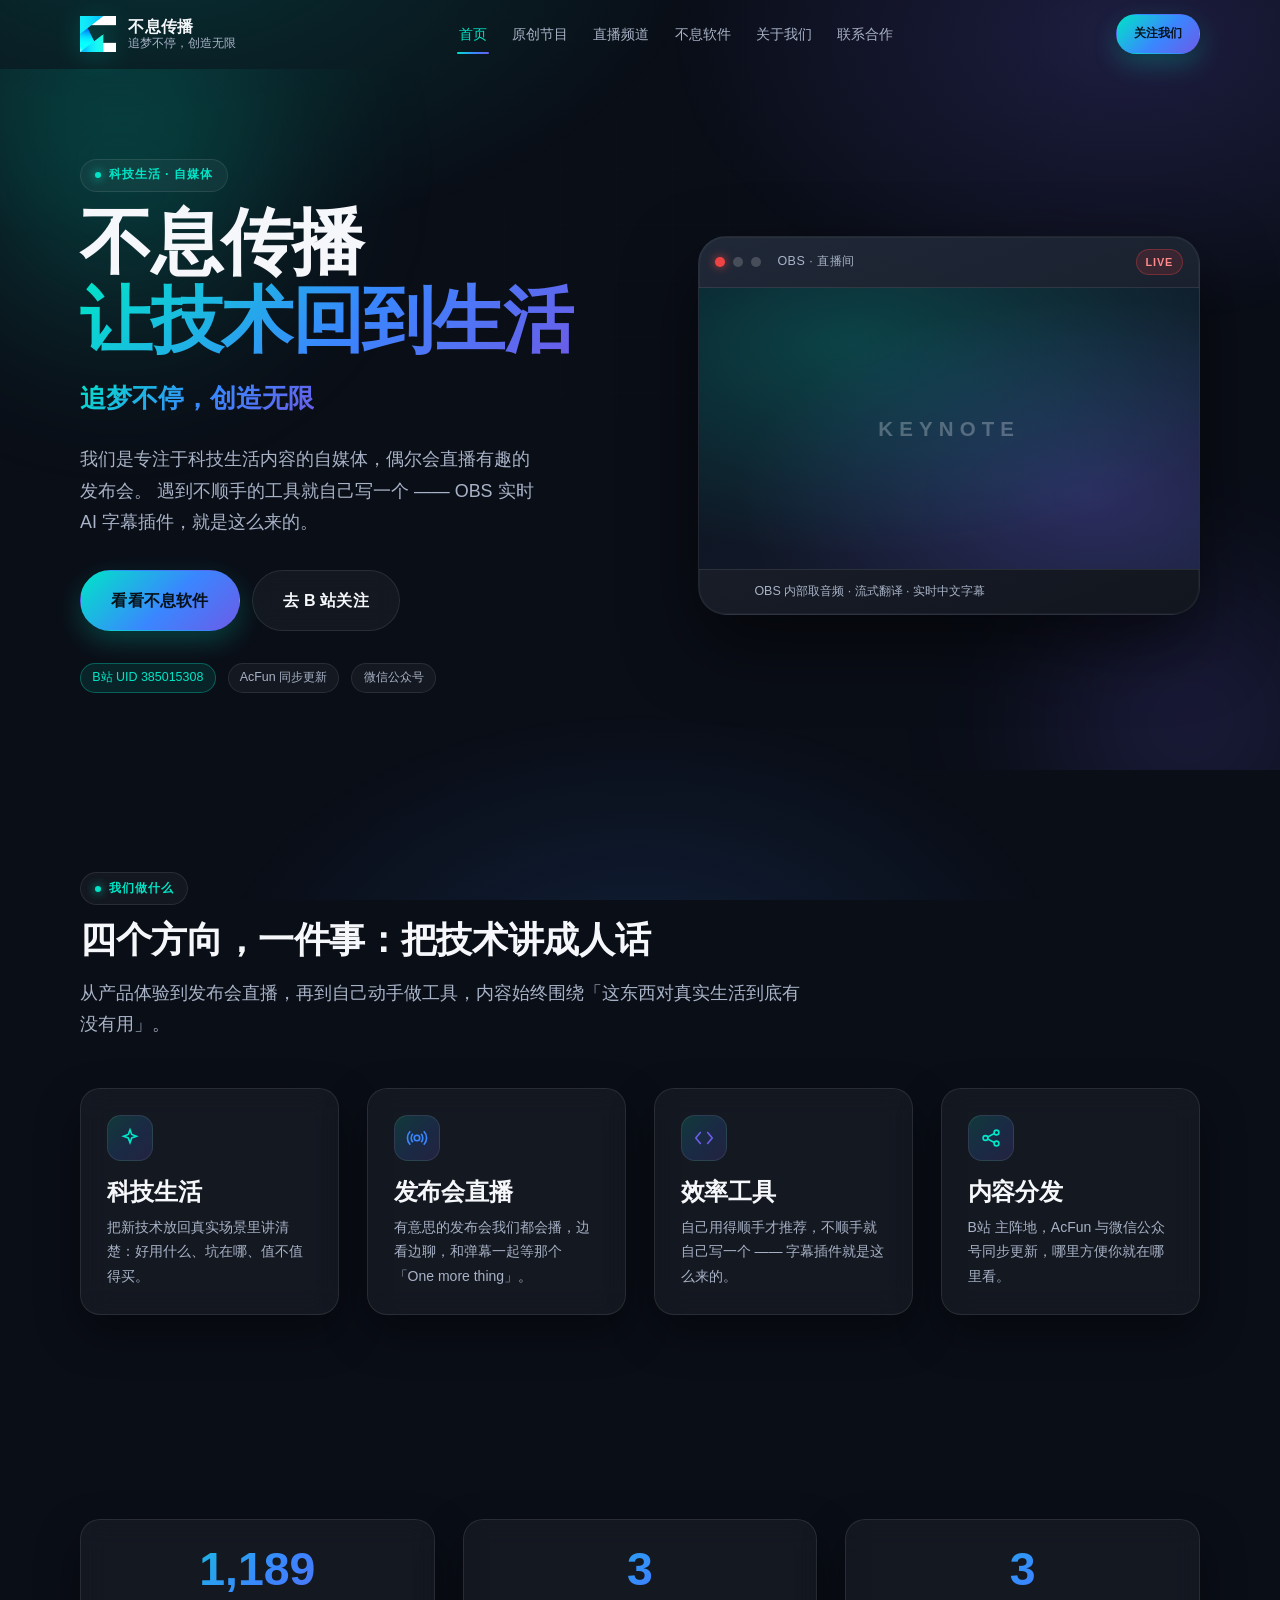
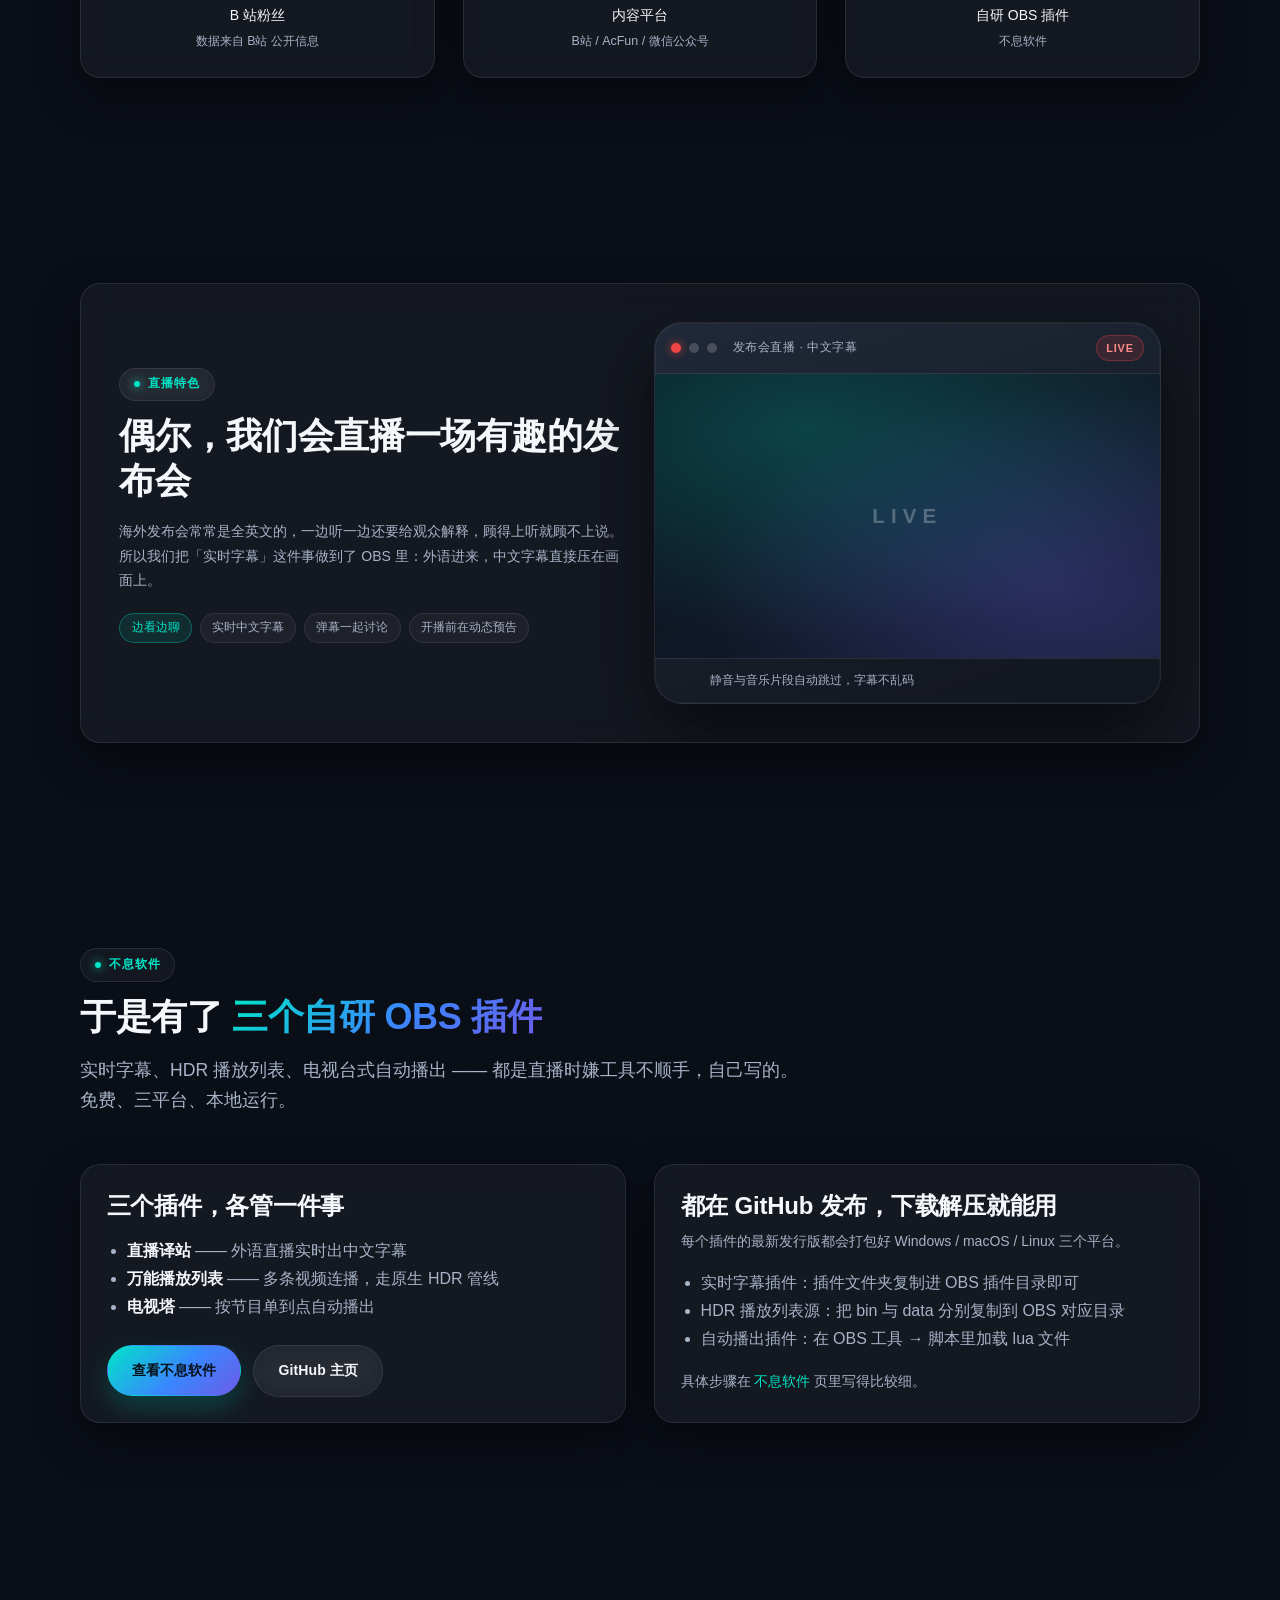
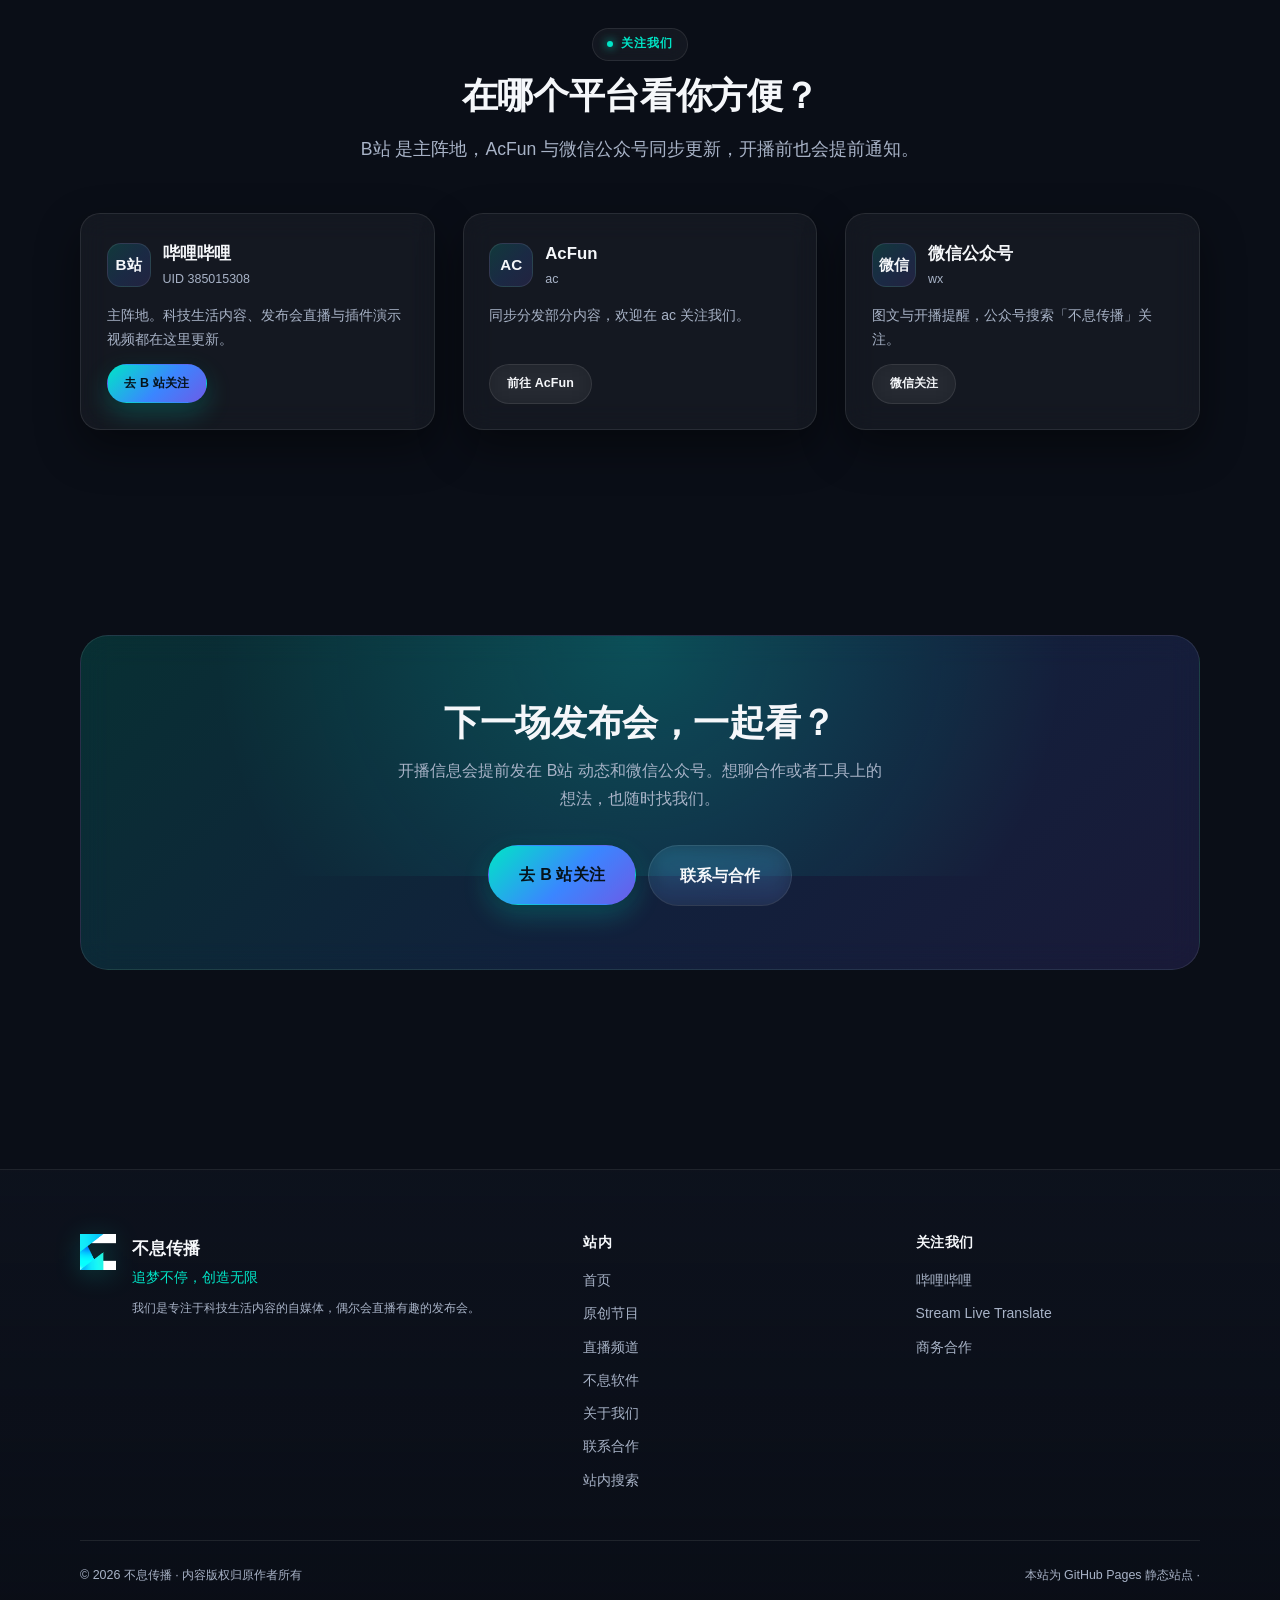
==== commit 7e1ed4eb: "资源版本号更新为 g，强制刷新下拉菜单修复" ====
--- a/index.html
+++ b/index.html
@@ -22,9 +22,9 @@
     <meta property="og:image" content="https://buxicim2026.github.io/buxicim/assets/img/logo.png" />
     <meta name="theme-color" content="#0A0E17" />
 
-    <link rel="stylesheet" href="assets/css/base.css?v=20261006f" />
-    <link rel="stylesheet" href="assets/css/components.css?v=20261006f" />
-    <link rel="stylesheet" href="assets/css/pages.css?v=20261006f" />
+    <link rel="stylesheet" href="assets/css/base.css?v=20261006g" />
+    <link rel="stylesheet" href="assets/css/components.css?v=20261006g" />
+    <link rel="stylesheet" href="assets/css/pages.css?v=20261006g" />
   </head>
 
   <body>
@@ -345,7 +345,7 @@
 
     <div data-include="footer"></div>
 
-    <script type="module" src="assets/js/layout.js?v=20261006f"></script>
-    <script src="assets/js/motion.js?v=20261006f"></script>
+    <script type="module" src="assets/js/layout.js?v=20261006g"></script>
+    <script src="assets/js/motion.js?v=20261006g"></script>
   </body>
 </html>
--- a/assets/css/base.css
+++ b/assets/css/base.css
@@ -330,7 +330,10 @@
   opacity: 0;
   transform: translate3d(0, 16px, 0);
   transition: opacity 0.62s var(--ease), transform 0.62s var(--ease);
-  will-change: opacity, transform;
+  /* 注意：这里不要加 will-change。
+     常驻的 will-change 会让元素创建层叠上下文，把内部绝对定位弹出层
+     （如下载下拉菜单）的 z-index 限制在本层，导致被后面的区块盖住 ——
+     表现为菜单可见但鼠标点不到、悬停即消失。 */
 }
 
 .reveal.is-in {
--- a/assets/css/components.css
+++ b/assets/css/components.css
@@ -703,6 +703,17 @@
   align-items: stretch;
 }
 
+/* 按钮与菜单之间的“过渡桥”：鼠标从按钮滑向菜单时仍算停在 .dropdown 上，
+   避免中途被判为离开而收起菜单（本身不可见，不挡内容） */
+.dropdown::after {
+  content: '';
+  position: absolute;
+  left: 0;
+  right: 0;
+  top: 100%;
+  height: 12px;
+}
+
 .dropdown > .btn:first-child {
   border-radius: var(--r-pill) 0 0 var(--r-pill);
 }
@@ -734,28 +745,26 @@
   width: max-content;
   min-width: 250px;
   max-width: min(320px, calc(100vw - 2.5rem));
-  padding: 0.95rem 0.4rem 0.4rem;
+  padding: 0.9rem 0.4rem 0.4rem;
   border: 1px solid var(--glass-border);
   border-radius: var(--r-md);
-  background: rgba(12, 17, 28, 0.97);
-  backdrop-filter: blur(16px);
-  box-shadow: var(--glass-shadow);
+  /* 刻意不用 backdrop-filter / transform：
+     这两个属性在部分环境（缩放、GPU 驱动差异）下会让元素的“可点击区域”
+     与显示位置错位 —— 表现就是鼠标明明在菜单上却点不到、一点菜单就消失。 */
+  background: #0f1626;
+  box-shadow: 0 18px 40px rgba(0, 0, 0, 0.55);
   opacity: 0;
   visibility: hidden;
-  transform: translateY(-6px);
-  transition: opacity 0.22s var(--ease), transform 0.22s var(--ease), visibility 0.22s;
-}
-
-/* 菜单只由「点击」控制开合（不再用 :hover —— 悬停判定在部分环境下不稳定，
-   指针刚移到菜单上就会被判为离开，导致菜单闪退，影响点击下载）。
-   .is-open      —— 点击箭头展开 / 再点收起
-   :focus-within —— 键盘 Tab 聚焦时同样可操作
-   收起条件：点击箭头、点击页面其它位置、按 Esc。 */
+  transition: opacity 0.18s var(--ease), visibility 0.18s;
+}
+
+/* 悬停展开（鼠标在按钮或菜单上都能保持）＋ 点击箭头锁定 ＋ 键盘聚焦。
+   三者任一成立菜单就保持显示，收起条件：移开鼠标、再点箭头、点别处、Esc。 */
+.dropdown:hover .dropdown-menu,
 .dropdown.is-open .dropdown-menu,
 .dropdown:focus-within .dropdown-menu {
   opacity: 1;
   visibility: visible;
-  transform: none;
 }
 
 .dropdown-menu a {
